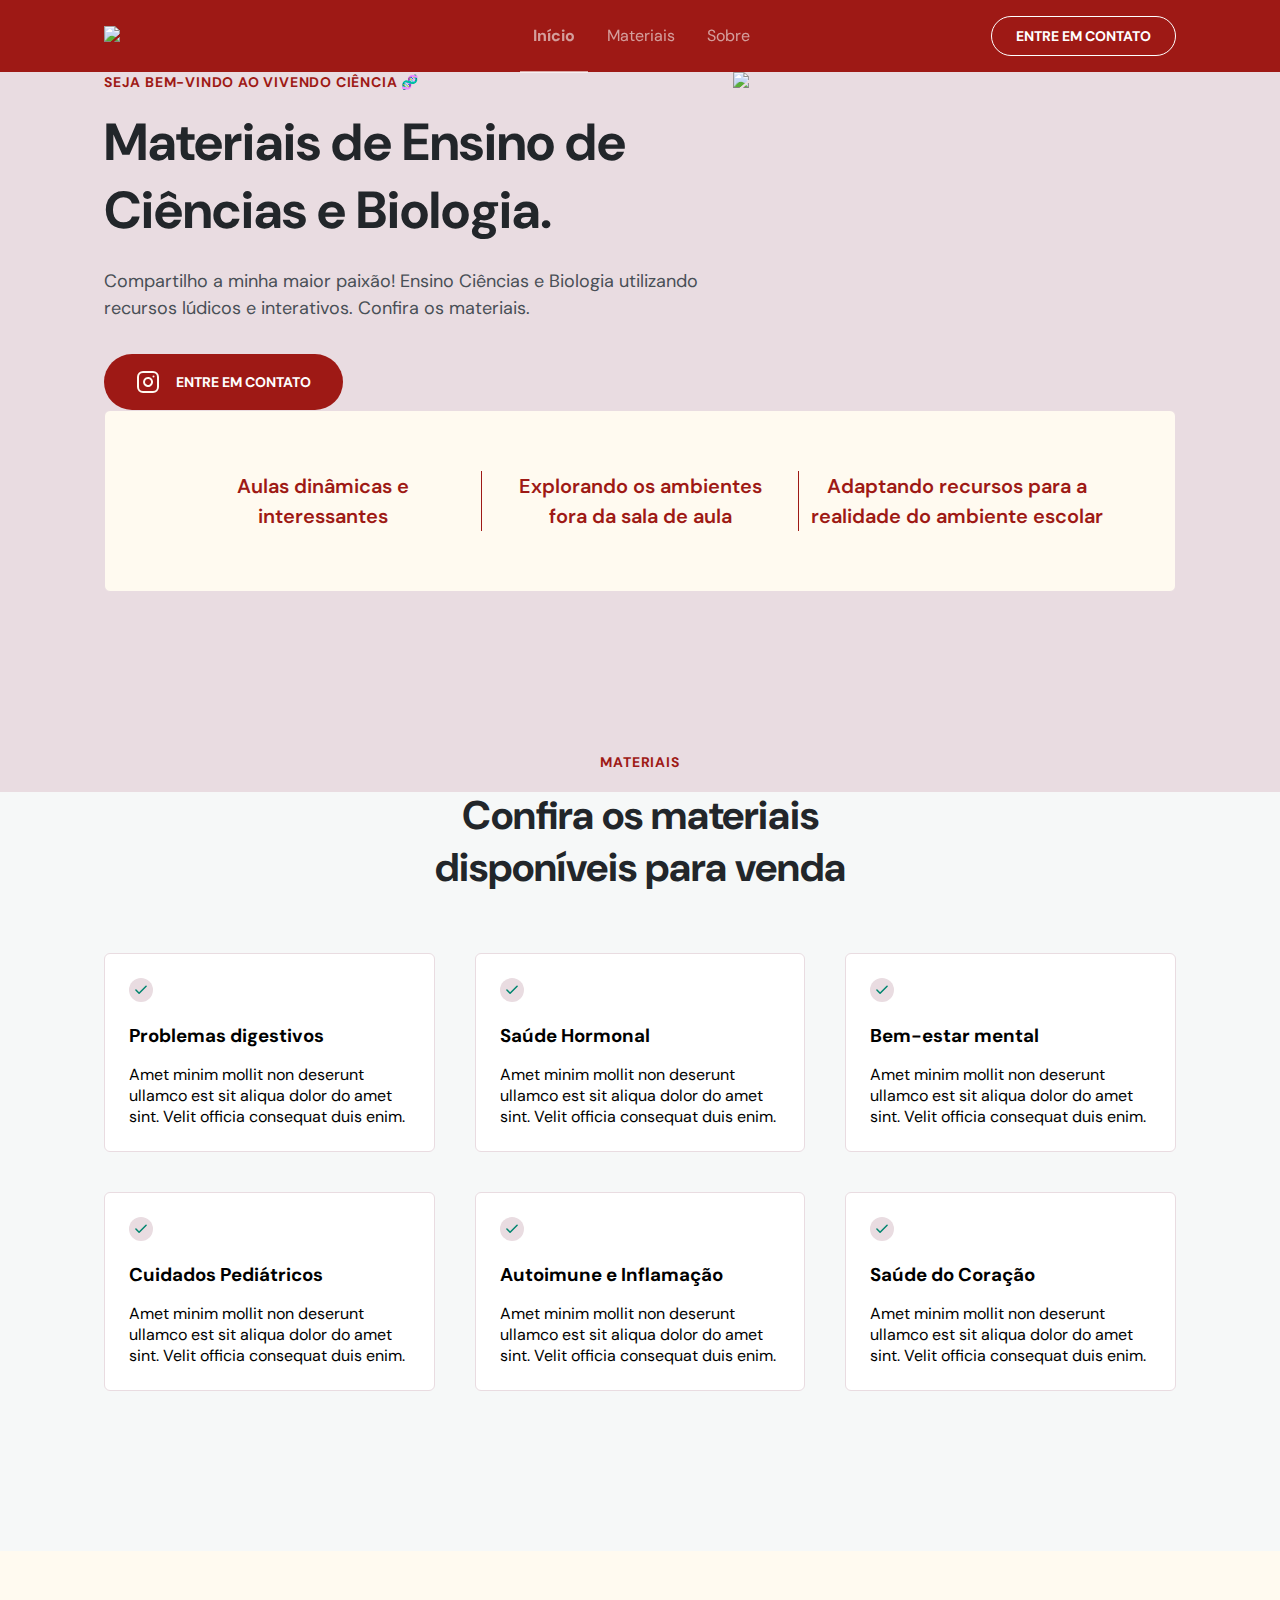
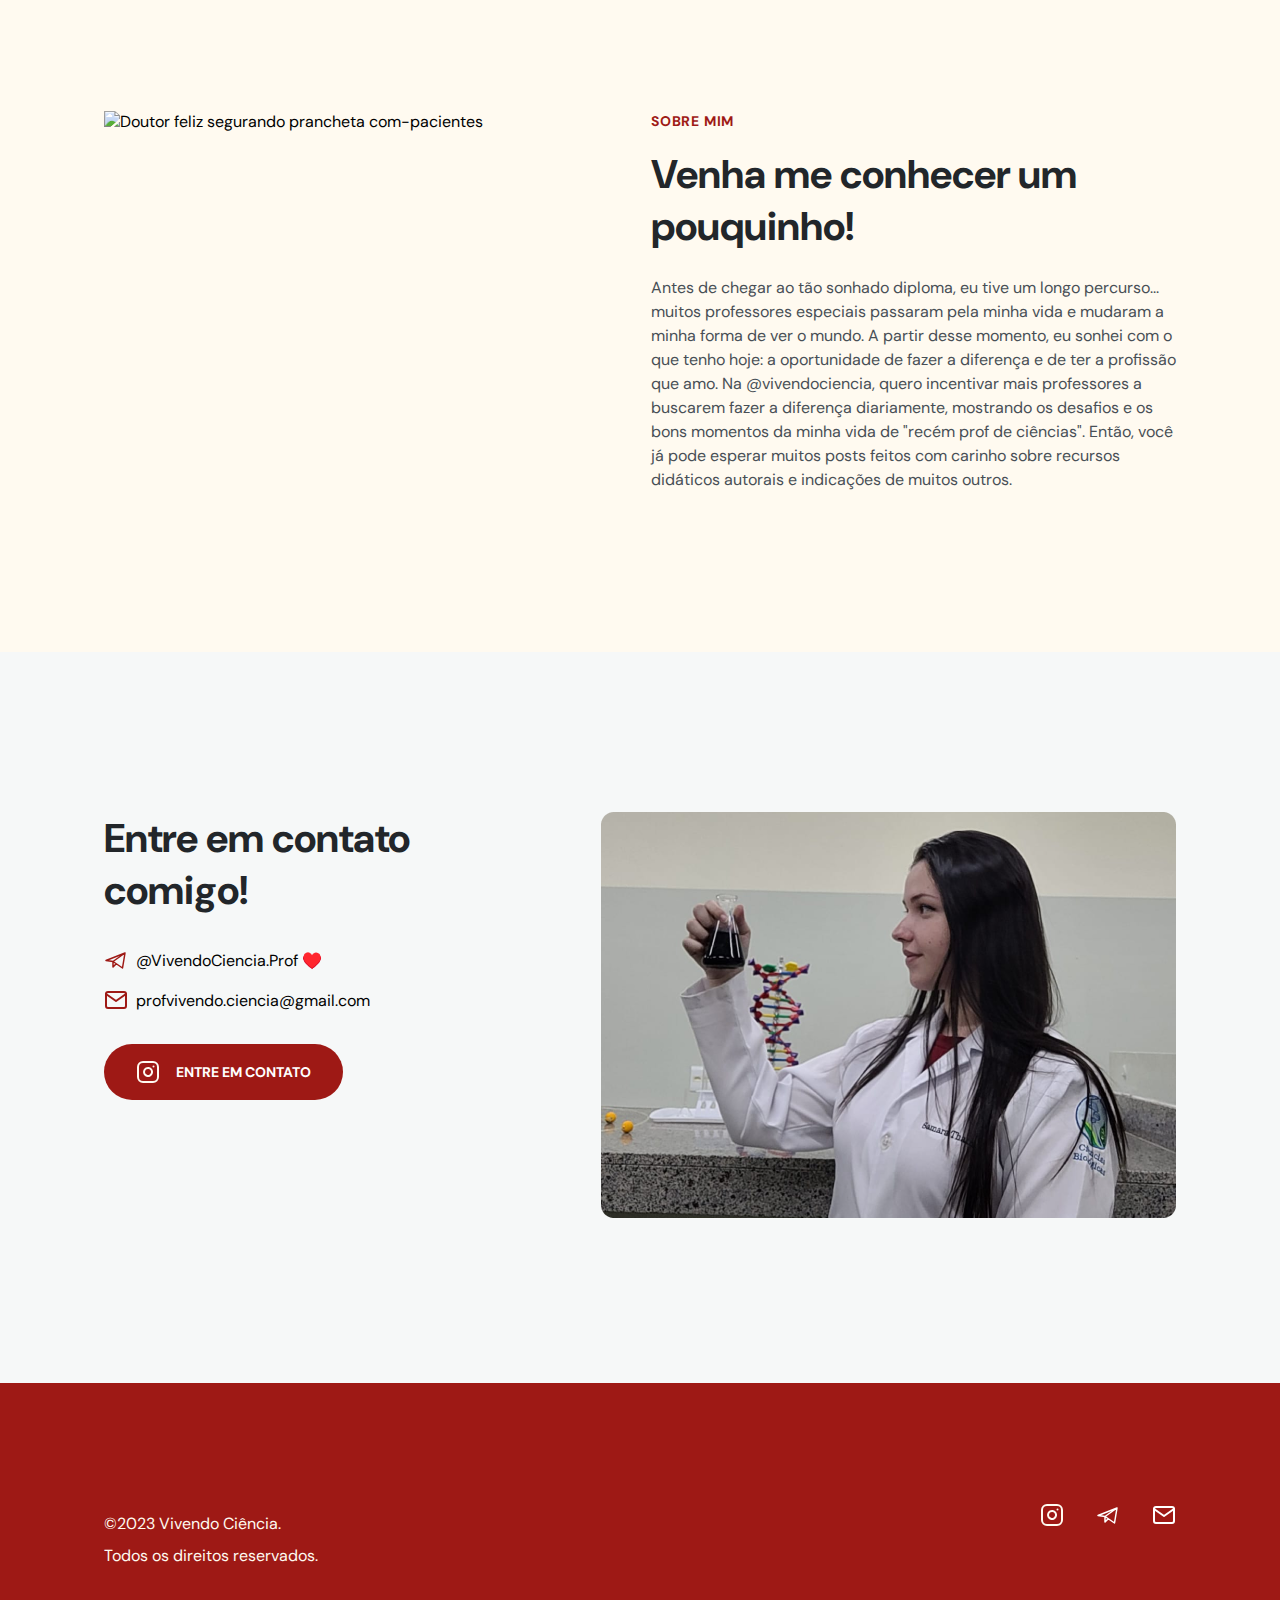
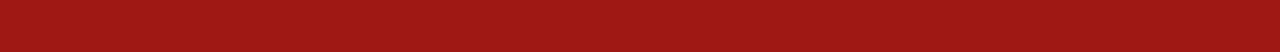
==== index.html @ 30e21f88 "Correção dos links - close menu" ====
<!DOCTYPE html>
<html lang="pt-BR">
    <head>
        <meta charset="UTF-8" />
        <meta http-equiv="X-UA-Compatible" content="IE=edge" />
        <meta name="viewport" content="width=device-width, initial-scale=1.0" />
        <title>Vivendo Ciência</title>

        <link rel="stylesheet" href="./style.css" />
        <link rel="preconnect" href="https://fonts.googleapis.com" />
        <link rel="preconnect" href="https://fonts.gstatic.com" crossorigin />
        <link
            href="https://fonts.googleapis.com/css2?family=DM+Sans:wght@400;700&display=swap"
            rel="stylesheet"
        />

        <link
            rel="shortcut icon"
            href="./assets/favicon.png"
            type="image/x-icon"
        />
    </head>
    <body>
        <nav id="navigation" class="scroll">
            <div class="wraper">
                <a class="logo" onclick="closeMenu()" href="#home">
                    <img src="./assets/logo3.png" id="logo-menu" />
                </a>

                <div class="menu">
                    <ul>
                        <li>
                            <a onclick="closeMenu()" href="#home">Início</a>
                        </li>
                        <li>
                            <a onclick="closeMenu()" href="#services"
                                >Materiais
                            </a>
                        </li>
                        <li>
                            <a onclick="closeMenu()" href="#about">Sobre</a>
                        </li>
                    </ul>

                    <a class="button" onclick="closeMenu()" href="#contact"
                        >Entre em contato</a
                    >

                    <ul class="social-links">
                        <li>
                            <a
                                target="blank"
                                href="https://www.instagram.com/vivendociencia.prof/"
                            >
                                <svg
                                    width="24"
                                    height="24"
                                    viewBox="0 0 24 24"
                                    fill="none"
                                    xmlns="http://www.w3.org/2000/svg"
                                >
                                    <path
                                        d="M17 1.99997H7C4.23858 1.99997 2 4.23855 2 6.99997V17C2 19.7614 4.23858 22 7 22H17C19.7614 22 22 19.7614 22 17V6.99997C22 4.23855 19.7614 1.99997 17 1.99997Z"
                                        stroke="#FFFAF1"
                                        stroke-width="2"
                                        stroke-linecap="round"
                                        stroke-linejoin="round"
                                    />
                                    <path
                                        d="M15.9997 11.3701C16.1231 12.2023 15.981 13.0523 15.5935 13.7991C15.206 14.5459 14.5929 15.1515 13.8413 15.5297C13.0898 15.908 12.2382 16.0397 11.4075 15.906C10.5768 15.7723 9.80947 15.3801 9.21455 14.7852C8.61962 14.1903 8.22744 13.4229 8.09377 12.5923C7.96011 11.7616 8.09177 10.91 8.47003 10.1584C8.84829 9.40691 9.45389 8.7938 10.2007 8.4063C10.9475 8.0188 11.7975 7.87665 12.6297 8.00006C13.4786 8.12594 14.2646 8.52152 14.8714 9.12836C15.4782 9.73521 15.8738 10.5211 15.9997 11.3701Z"
                                        stroke="#FFFAF1"
                                        stroke-width="2"
                                        stroke-linecap="round"
                                        stroke-linejoin="round"
                                    />
                                    <path
                                        d="M17.5 6.49997H17.51"
                                        stroke="#FFFAF1"
                                        stroke-width="2"
                                        stroke-linecap="round"
                                        stroke-linejoin="round"
                                    />
                                </svg>
                            </a>
                        </li>
                        <li>
                            <a
                                target="blank"
                                href="https://t.me/vivendociencia"
                            >
                                <?xml version="1.0" encoding="UTF-8"?><svg
                                    width="24px"
                                    height="24px"
                                    stroke-width="1.5"
                                    viewBox="0 0 24 24"
                                    fill="none"
                                    xmlns="http://www.w3.org/2000/svg"
                                    color="#ffffff"
                                >
                                    <path
                                        d="M21 5L2 12.5l7 1M21 5l-2.5 15L9 13.5M21 5L9 13.5m0 0V19l3.249-3.277"
                                        stroke="#ffffff"
                                        stroke-width="1.5"
                                        stroke-linecap="round"
                                        stroke-linejoin="round"
                                    ></path>
                                </svg>
                            </a>
                        </li>
                        <li>
                            <a
                                target="_blank"
                                href="mailto:profvivendo.ciencia@gmail.com"
                            >
                                <svg
                                    width="24"
                                    height="24"
                                    viewBox="0 0 24 24"
                                    fill="none"
                                    xmlns="http://www.w3.org/2000/svg"
                                >
                                    <path
                                        d="M4 4H20C21.1 4 22 4.9 22 6V18C22 19.1 21.1 20 20 20H4C2.9 20 2 19.1 2 18V6C2 4.9 2.9 4 4 4Z"
                                        stroke="#ffffff"
                                        stroke-width="2"
                                        stroke-linecap="round"
                                        stroke-linejoin="round"
                                    />
                                    <path
                                        d="M22 6L12 13L2 6"
                                        stroke="#ffffff"
                                        stroke-width="2"
                                        stroke-linecap="round"
                                        stroke-linejoin="round"
                                    />
                                </svg>
                            </a>
                        </li>
                    </ul>
                </div>

                <button
                    aria-expanded="false"
                    aria-label="Abrir menu"
                    class="open-menu"
                    onclick="openMenu()"
                >
                    <svg
                        width="40"
                        height="40"
                        viewBox="0 0 40 40"
                        fill="none"
                        xmlns="http://www.w3.org/2000/svg"
                    >
                        <path
                            d="M10 20H30"
                            stroke="#00856F"
                            stroke-width="2"
                            stroke-linecap="round"
                            stroke-linejoin="round"
                        />
                        <path
                            d="M10 12H30"
                            stroke="#00856F"
                            stroke-width="2"
                            stroke-linecap="round"
                            stroke-linejoin="round"
                        />
                        <path
                            d="M18 28L30 28"
                            stroke="#00856F"
                            stroke-width="2"
                            stroke-linecap="round"
                            stroke-linejoin="round"
                        />
                    </svg>
                </button>

                <button
                    aria-expanded="true"
                    aria-label="Fechar menu"
                    class="close-menu"
                    onclick="closeMenu()"
                >
                    <svg
                        width="40"
                        height="40"
                        viewBox="0 0 40 40"
                        fill="none"
                        xmlns="http://www.w3.org/2000/svg"
                    >
                        <path
                            d="M30 10L10 30M10 10L30 30"
                            stroke="#FFFAF1"
                            stroke-width="2"
                            stroke-linecap="round"
                            stroke-linejoin="round"
                        />
                    </svg>
                </button>
            </div>
        </nav>

        <section id="home">
            <div class="wraper">
                <div class="col-a">
                    <header>
                        <h4>SEJA BEM-VINDO AO VIVENDO CIÊNCIA 🧬</h4>
                        <h1>Materiais de Ensino de Ciências e Biologia.</h1>
                    </header>

                    <div class="content">
                        <p>
                            Compartilho a minha maior paixão! Ensino Ciências e
                            Biologia utilizando recursos lúdicos e interativos.
                            Confira os materiais.
                        </p>
                        <a href="#contact" class="button">
                            <svg
                                width="24"
                                height="24"
                                viewBox="0 0 24 24"
                                fill="none"
                                xmlns="http://www.w3.org/2000/svg"
                            >
                                <path
                                    d="M17 1.99997H7C4.23858 1.99997 2 4.23855 2 6.99997V17C2 19.7614 4.23858 22 7 22H17C19.7614 22 22 19.7614 22 17V6.99997C22 4.23855 19.7614 1.99997 17 1.99997Z"
                                    stroke="#FFFAF1"
                                    stroke-width="2"
                                    stroke-linecap="round"
                                    stroke-linejoin="round"
                                />
                                <path
                                    d="M15.9997 11.3701C16.1231 12.2023 15.981 13.0523 15.5935 13.7991C15.206 14.5459 14.5929 15.1515 13.8413 15.5297C13.0898 15.908 12.2382 16.0397 11.4075 15.906C10.5768 15.7723 9.80947 15.3801 9.21455 14.7852C8.61962 14.1903 8.22744 13.4229 8.09377 12.5923C7.96011 11.7616 8.09177 10.91 8.47003 10.1584C8.84829 9.40691 9.45389 8.7938 10.2007 8.4063C10.9475 8.0188 11.7975 7.87665 12.6297 8.00006C13.4786 8.12594 14.2646 8.52152 14.8714 9.12836C15.4782 9.73521 15.8738 10.5211 15.9997 11.3701Z"
                                    stroke="#FFFAF1"
                                    stroke-width="2"
                                    stroke-linecap="round"
                                    stroke-linejoin="round"
                                />
                                <path
                                    d="M17.5 6.49997H17.51"
                                    stroke="#FFFAF1"
                                    stroke-width="2"
                                    stroke-linecap="round"
                                    stroke-linejoin="round"
                                />
                            </svg>
                            Entre em contato
                        </a>
                    </div>
                </div>

                <div class="col-b">
                    <img src="./assets/foto1.png" />
                </div>

                <div class="stats">
                    <div class="stat">
                        <p>
                            Aulas dinâmicas e <br />
                            interessantes
                        </p>
                    </div>
                    <div class="stat">
                        <p>
                            Explorando os ambientes <br />
                            fora da sala de aula
                        </p>
                    </div>
                    <div class="stat">
                        <p>
                            Adaptando recursos para a <br />
                            realidade do ambiente escolar
                        </p>
                    </div>
                </div>
            </div>
        </section>

        <section id="services">
            <div class="wraper">
                <header>
                    <h4>Materiais</h4>
                    <h2>Confira os materiais disponíveis para venda</h2>
                </header>

                <div class="cards">
                    <div class="card">
                        <svg
                            width="24"
                            height="24"
                            viewBox="0 0 24 24"
                            fill="none"
                            xmlns="http://www.w3.org/2000/svg"
                        >
                            <circle cx="12" cy="12" r="12" fill="#DCE9E2" />
                            <path
                                d="M17.091 8.18182L10.091 15.1818L6.90918 12"
                                stroke="#00856F"
                                stroke-width="1.5"
                                stroke-linecap="round"
                                stroke-linejoin="round"
                            />
                        </svg>
                        <h3>Problemas digestivos</h3>
                        <p>
                            Amet minim mollit non deserunt ullamco est sit
                            aliqua dolor do amet sint. Velit officia consequat
                            duis enim.
                        </p>
                    </div>

                    <div class="card">
                        <svg
                            width="24"
                            height="24"
                            viewBox="0 0 24 24"
                            fill="none"
                            xmlns="http://www.w3.org/2000/svg"
                        >
                            <circle cx="12" cy="12" r="12" fill="#DCE9E2" />
                            <path
                                d="M17.091 8.18182L10.091 15.1818L6.90918 12"
                                stroke="#00856F"
                                stroke-width="1.5"
                                stroke-linecap="round"
                                stroke-linejoin="round"
                            />
                        </svg>
                        <h3>Saúde Hormonal</h3>
                        <p>
                            Amet minim mollit non deserunt ullamco est sit
                            aliqua dolor do amet sint. Velit officia consequat
                            duis enim.
                        </p>
                    </div>

                    <div class="card">
                        <svg
                            width="24"
                            height="24"
                            viewBox="0 0 24 24"
                            fill="none"
                            xmlns="http://www.w3.org/2000/svg"
                        >
                            <circle cx="12" cy="12" r="12" fill="#DCE9E2" />
                            <path
                                d="M17.091 8.18182L10.091 15.1818L6.90918 12"
                                stroke="#00856F"
                                stroke-width="1.5"
                                stroke-linecap="round"
                                stroke-linejoin="round"
                            />
                        </svg>
                        <h3>Bem-estar mental</h3>
                        <p>
                            Amet minim mollit non deserunt ullamco est sit
                            aliqua dolor do amet sint. Velit officia consequat
                            duis enim.
                        </p>
                    </div>

                    <div class="card">
                        <svg
                            width="24"
                            height="24"
                            viewBox="0 0 24 24"
                            fill="none"
                            xmlns="http://www.w3.org/2000/svg"
                        >
                            <circle cx="12" cy="12" r="12" fill="#DCE9E2" />
                            <path
                                d="M17.091 8.18182L10.091 15.1818L6.90918 12"
                                stroke="#00856F"
                                stroke-width="1.5"
                                stroke-linecap="round"
                                stroke-linejoin="round"
                            />
                        </svg>
                        <h3>Cuidados Pediátricos</h3>
                        <p>
                            Amet minim mollit non deserunt ullamco est sit
                            aliqua dolor do amet sint. Velit officia consequat
                            duis enim.
                        </p>
                    </div>

                    <div class="card">
                        <svg
                            width="24"
                            height="24"
                            viewBox="0 0 24 24"
                            fill="none"
                            xmlns="http://www.w3.org/2000/svg"
                        >
                            <circle cx="12" cy="12" r="12" fill="#DCE9E2" />
                            <path
                                d="M17.091 8.18182L10.091 15.1818L6.90918 12"
                                stroke="#00856F"
                                stroke-width="1.5"
                                stroke-linecap="round"
                                stroke-linejoin="round"
                            />
                        </svg>
                        <h3>Autoimune e Inflamação</h3>
                        <p>
                            Amet minim mollit non deserunt ullamco est sit
                            aliqua dolor do amet sint. Velit officia consequat
                            duis enim.
                        </p>
                    </div>

                    <div class="card">
                        <svg
                            width="24"
                            height="24"
                            viewBox="0 0 24 24"
                            fill="none"
                            xmlns="http://www.w3.org/2000/svg"
                        >
                            <circle cx="12" cy="12" r="12" fill="#DCE9E2" />
                            <path
                                d="M17.091 8.18182L10.091 15.1818L6.90918 12"
                                stroke="#00856F"
                                stroke-width="1.5"
                                stroke-linecap="round"
                                stroke-linejoin="round"
                            />
                        </svg>
                        <h3>Saúde do Coração</h3>
                        <p>
                            Amet minim mollit non deserunt ullamco est sit
                            aliqua dolor do amet sint. Velit officia consequat
                            duis enim.
                        </p>
                    </div>
                </div>
            </div>
        </section>

        <section id="about">
            <div class="wraper">
                <div class="col-a">
                    <header>
                        <h4>Sobre mim</h4>
                        <h2>Venha me conhecer um pouquinho!</h2>
                    </header>
                    <div class="content">
                        <p>
                            Antes de chegar ao tão sonhado diploma, eu tive um
                            longo percurso... muitos professores especiais
                            passaram pela minha vida e mudaram a minha forma de
                            ver o mundo. A partir desse momento, eu sonhei com o
                            que tenho hoje: a oportunidade de fazer a diferença
                            e de ter a profissão que amo. Na @vivendociencia,
                            quero incentivar mais professores a buscarem fazer a
                            diferença diariamente, mostrando os desafios e os
                            bons momentos da minha vida de "recém prof de
                            ciências". Então, você já pode esperar muitos posts
                            feitos com carinho sobre recursos didáticos autorais
                            e indicações de muitos outros.
                        </p>
                    </div>
                </div>

                <div class="col-b">
                    <img
                        src="./assets/foto2.jpg"
                        alt="Doutor feliz segurando prancheta com-pacientes"
                    />
                </div>
            </div>
        </section>

        <section id="contact">
            <div class="wraper">
                <div class="col-a">
                    <header>
                        <h2>Entre em contato comigo!</h2>
                    </header>

                    <div class="content">
                        <ul>
                            <li>
                                <?xml version="1.0" encoding="UTF-8"?><svg
                                    width="24px"
                                    height="24px"
                                    stroke-width="1.5"
                                    viewBox="0 0 24 24"
                                    fill="none"
                                    xmlns="http://www.w3.org/2000/svg"
                                    color="#000000"
                                >
                                    <path
                                        d="M21 5L2 12.5l7 1M21 5l-2.5 15L9 13.5M21 5L9 13.5m0 0V19l3.249-3.277"
                                        stroke="#000000"
                                        stroke-width="1.5"
                                        stroke-linecap="round"
                                        stroke-linejoin="round"
                                    ></path>
                                </svg>
                                <a
                                    class="linkContato"
                                    target="_blank"
                                    href="https://t.me/vivendociencia"
                                    >@VivendoCiencia.Prof ♥️</a
                                >
                            </li>
                            <li>
                                <svg
                                    width="24"
                                    height="24"
                                    viewBox="0 0 24 24"
                                    fill="none"
                                    xmlns="http://www.w3.org/2000/svg"
                                >
                                    <path
                                        d="M4 4H20C21.1 4 22 4.9 22 6V18C22 19.1 21.1 20 20 20H4C2.9 20 2 19.1 2 18V6C2 4.9 2.9 4 4 4Z"
                                        stroke="#00856F"
                                        stroke-width="2"
                                        stroke-linecap="round"
                                        stroke-linejoin="round"
                                    />
                                    <path
                                        d="M22 6L12 13L2 6"
                                        stroke="#00856F"
                                        stroke-width="2"
                                        stroke-linecap="round"
                                        stroke-linejoin="round"
                                    />
                                </svg>
                                <a
                                    class="linkContato"
                                    target="_blank"
                                    href="mailto:profvivendo.ciencia@gmail.com"
                                    >profvivendo.ciencia@gmail.com</a
                                >
                            </li>
                        </ul>

                        <a
                            class="button"
                            href="https://ig.me/m/vivendociencia.prof"
                            target="_blank"
                        >
                            <svg
                                width="24"
                                height="24"
                                viewBox="0 0 24 24"
                                fill="none"
                                xmlns="http://www.w3.org/2000/svg"
                            >
                                <path
                                    d="M17 1.99997H7C4.23858 1.99997 2 4.23855 2 6.99997V17C2 19.7614 4.23858 22 7 22H17C19.7614 22 22 19.7614 22 17V6.99997C22 4.23855 19.7614 1.99997 17 1.99997Z"
                                    stroke="#FFFAF1"
                                    stroke-width="2"
                                    stroke-linecap="round"
                                    stroke-linejoin="round"
                                />
                                <path
                                    d="M15.9997 11.3701C16.1231 12.2023 15.981 13.0523 15.5935 13.7991C15.206 14.5459 14.5929 15.1515 13.8413 15.5297C13.0898 15.908 12.2382 16.0397 11.4075 15.906C10.5768 15.7723 9.80947 15.3801 9.21455 14.7852C8.61962 14.1903 8.22744 13.4229 8.09377 12.5923C7.96011 11.7616 8.09177 10.91 8.47003 10.1584C8.84829 9.40691 9.45389 8.7938 10.2007 8.4063C10.9475 8.0188 11.7975 7.87665 12.6297 8.00006C13.4786 8.12594 14.2646 8.52152 14.8714 9.12836C15.4782 9.73521 15.8738 10.5211 15.9997 11.3701Z"
                                    stroke="#FFFAF1"
                                    stroke-width="2"
                                    stroke-linecap="round"
                                    stroke-linejoin="round"
                                />
                                <path
                                    d="M17.5 6.49997H17.51"
                                    stroke="#FFFAF1"
                                    stroke-width="2"
                                    stroke-linecap="round"
                                    stroke-linejoin="round"
                                />
                            </svg>
                            Entre em contato
                        </a>
                    </div>
                </div>
                <div class="col-b">
                    <img src="./assets/foto-lab2.png" />
                </div>
            </div>
        </section>

        <footer>
            <div class="wraper">
                <div class="col-a">
                    <a class="logo" onclick="closeMenu()" href="#home">
                        <img src="./assets/logo3.png" alt="" />
                    </a>

                    <p>
                        ©2023 Vivendo Ciência. <br />
                        Todos os direitos reservados.
                    </p>
                </div>

                <div class="col-b">
                    <ul class="social-links">
                        <li>
                            <a
                                target="blank"
                                href="https://www.instagram.com/vivendociencia.prof/"
                            >
                                <svg
                                    width="24"
                                    height="24"
                                    viewBox="0 0 24 24"
                                    fill="none"
                                    xmlns="http://www.w3.org/2000/svg"
                                >
                                    <path
                                        d="M17 1.99997H7C4.23858 1.99997 2 4.23855 2 6.99997V17C2 19.7614 4.23858 22 7 22H17C19.7614 22 22 19.7614 22 17V6.99997C22 4.23855 19.7614 1.99997 17 1.99997Z"
                                        stroke="#FFFAF1"
                                        stroke-width="2"
                                        stroke-linecap="round"
                                        stroke-linejoin="round"
                                    />
                                    <path
                                        d="M15.9997 11.3701C16.1231 12.2023 15.981 13.0523 15.5935 13.7991C15.206 14.5459 14.5929 15.1515 13.8413 15.5297C13.0898 15.908 12.2382 16.0397 11.4075 15.906C10.5768 15.7723 9.80947 15.3801 9.21455 14.7852C8.61962 14.1903 8.22744 13.4229 8.09377 12.5923C7.96011 11.7616 8.09177 10.91 8.47003 10.1584C8.84829 9.40691 9.45389 8.7938 10.2007 8.4063C10.9475 8.0188 11.7975 7.87665 12.6297 8.00006C13.4786 8.12594 14.2646 8.52152 14.8714 9.12836C15.4782 9.73521 15.8738 10.5211 15.9997 11.3701Z"
                                        stroke="#FFFAF1"
                                        stroke-width="2"
                                        stroke-linecap="round"
                                        stroke-linejoin="round"
                                    />
                                    <path
                                        d="M17.5 6.49997H17.51"
                                        stroke="#FFFAF1"
                                        stroke-width="2"
                                        stroke-linecap="round"
                                        stroke-linejoin="round"
                                    />
                                </svg>
                            </a>
                        </li>
                        <li>
                            <a
                                target="blank"
                                href="https://t.me/vivendociencia"
                            >
                                <?xml version="1.0" encoding="UTF-8"?><svg
                                    width="24px"
                                    height="24px"
                                    stroke-width="1.5"
                                    viewBox="0 0 24 24"
                                    fill="none"
                                    xmlns="http://www.w3.org/2000/svg"
                                    color="#ffffff"
                                >
                                    <path
                                        d="M21 5L2 12.5l7 1M21 5l-2.5 15L9 13.5M21 5L9 13.5m0 0V19l3.249-3.277"
                                        stroke="#ffffff"
                                        stroke-width="1.5"
                                        stroke-linecap="round"
                                        stroke-linejoin="round"
                                    ></path>
                                </svg>
                            </a>
                        </li>
                        <li>
                            <a
                                target="_blank"
                                href="mailto:profvivendo.ciencia@gmail.com"
                            >
                                <svg
                                    width="24"
                                    height="24"
                                    viewBox="0 0 24 24"
                                    fill="none"
                                    xmlns="http://www.w3.org/2000/svg"
                                >
                                    <path
                                        d="M4 4H20C21.1 4 22 4.9 22 6V18C22 19.1 21.1 20 20 20H4C2.9 20 2 19.1 2 18V6C2 4.9 2.9 4 4 4Z"
                                        stroke="#ffffff"
                                        stroke-width="2"
                                        stroke-linecap="round"
                                        stroke-linejoin="round"
                                    />
                                    <path
                                        d="M22 6L12 13L2 6"
                                        stroke="#ffffff"
                                        stroke-width="2"
                                        stroke-linecap="round"
                                        stroke-linejoin="round"
                                    />
                                </svg>
                            </a>
                        </li>
                    </ul>
                </div>
            </div>
        </footer>

        <a id="backToTopButton" href="#home">
            <svg
                width="40"
                height="40"
                viewBox="0 0 40 40"
                fill="none"
                xmlns="http://www.w3.org/2000/svg"
            >
                <circle cx="20" cy="20" r="20" fill="#00856F" />
                <path
                    d="M20 27V13"
                    stroke="white"
                    stroke-width="2"
                    stroke-linecap="round"
                    stroke-linejoin="round"
                />
                <path
                    d="M13 20L20 13L27 20"
                    stroke="white"
                    stroke-width="2"
                    stroke-linecap="round"
                    stroke-linejoin="round"
                />
            </svg>
        </a>

        <!-- ScrollReavel Lib -->
        <script src="https://unpkg.com/scrollreveal"></script>
        <script src="./main.js"></script>
    </body>
</html>
---- style.css ----
/* -------------- GERAL -------------- */
* {
    margin: 0;
    padding: 0;
    box-sizing: border-box;
}

:root {
    --hue: 2;

    --primary-color: hsl(var(--hue), 77%, 35%);
    --headline: hsl(210, 11%, 15%);
    --gray-paragraph: hsla(210, 9%, 31%);

    --brand-beige: hsl(39, 100%, 97%);
    --brand-light: hsl(calc(var(--hue) - 22), 23%, 89%);
    --brand-light-2: hsl(calc(var(--hue) + 10), 12%, 97%);
    --brand-dark: hsl(var(--hue), 100%, 14%, 1);

    --bg-light: hsl(180, 14%, 97%);

    font-size: 62.5%; /* 1rem = 10px */

    --nav-height: 7.2rem;
}

html {
    scroll-behavior: smooth;
}

html,
body {
    width: 100%;
    height: 100%;
}

body {
    font-family: 'DM Sans';
    font-size: 1.6rem;

    text-align: center;

    overflow: overlay;

    background-color: var(--bg-light);
}

.wraper {
    width: min(50rem, 100%);
    margin-inline: auto;
    padding-inline: 2.4rem;
}

ul {
    list-style: none;
}

img:not(#logo-menu) {
    max-width: 100%;
}

#logo-menu {
    width: 80%;
}

section {
    padding-block: 10rem;
}

section header h4 {
    font-size: 1.4rem;
    font-weight: 700;
    line-height: 150%;
    letter-spacing: 0.08rem;
    color: var(--primary-color);

    text-transform: uppercase;

    margin-bottom: 1.6rem;
}

section header h2 {
    font-size: 3rem;
    line-height: 3.9rem;

    color: var(--headline);
}

section header h1 {
    font-size: 3.4rem;
    color: var(--headline);
    line-height: 130%;
    margin-bottom: 2.4rem;
}

section .content p {
    font-weight: 400;
    font-size: 1.6rem;
    line-height: 150%;

    color: var(--gray-paragraph);
}

.button {
    background: var(--primary-color);
    border: none;
    border-radius: 4rem;

    margin-bottom: 6rem;

    padding: 1.6rem 3.2rem;
    width: fit-content;

    color: #ffffff;
    text-transform: uppercase;
    font-size: 1.4rem;
    font-weight: 700;

    display: flex;
    align-items: center;
    justify-content: center;
    gap: 1.6rem;

    text-decoration: none;

    transition: background 200ms;
}

.button:hover {
    background-color: var(--brand-dark);
}

.social-links {
    display: flex;
    align-items: center;
    justify-content: center;
    gap: 3.2rem;
}

/* custom colors */
#services .card circle {
    fill: var(--brand-light);
}

#navigation .logo path[fill*='#00856F'],
#backToTopButton circle {
    fill: var(--primary-color);
}

button.open-menu path[stroke*='#00856F'],
#contact li path {
    stroke: var(--primary-color);
}

body.menu-expanded #navigation .logo path,
#navigation.scroll .logo path {
    fill: white;
}

#navigation.scroll button.open-menu path[stroke*='#00856F'] {
    stroke: white;
}

/* -------------- NAVIGATION -------------- */
nav {
    display: flex;

    height: var(--nav-height);

    position: fixed;
    top: 0;
    width: 100vw;

    z-index: 100;
}

nav .wraper {
    display: flex;
    align-items: center;
    justify-content: space-between;
}

nav.scroll {
    background-color: var(--primary-color);
}

nav button {
    background: none;
    border: none;
    cursor: pointer;
}

nav .menu,
nav .close-menu {
    position: fixed;
}

/* -------------- MENU EXPANDED -------------- */
body.menu-expanded {
    overflow: hidden;
}

/* Aplicar para todos, exceto o nav */
body.menu-expanded > :not(nav) {
    visibility: hidden;
}

.menu,
.close-menu,
body.menu-expanded .open-menu {
    opacity: 0;
    visibility: hidden;
}

.menu {
    transform: translateY(100%);
}

body.menu-expanded .menu {
    top: 0;
    left: 0;
    background-color: var(--primary-color);

    width: 100vw;
    height: 100vh;

    padding-top: var(--nav-height);

    transition: transform 300ms;

    transform: translateY(0);
}

body.menu-expanded .menu,
body.menu-expanded .close-menu {
    opacity: 1;
    visibility: visible;
}

/* Aplica somente para o primeiro filho */
.menu ul:nth-child(1) {
    display: flex;
    flex-direction: column;
    gap: 4.8rem;

    margin-top: 6rem;

    font-weight: 700;
    font-size: 2.4rem;
    line-height: 3.1rem;
}

.menu ul li a {
    color: white;
    text-decoration: none;
}

.menu .button {
    background: white;
    border-radius: 4rem;
    font-weight: 700;
    font-size: 1.8rem;
    line-height: 2.3rem;
    text-transform: uppercase;
    text-decoration: none;

    color: var(--primary-color);

    display: inline-block;
    padding: 1.6rem 3.2rem;

    margin-top: 4.8rem;
    margin-bottom: 8rem;
}

.menu .button:hover {
    background-color: var(--primary-color);
    color: white;

    filter: brightness(1.1);
    cursor: pointer;
}

body.menu-expanded .logo,
body.menu-expanded button {
    position: relative;
    z-index: 100;
}

body.menu-expanded .logo path {
    fill: white;
}

body.menu-expanded button path {
    stroke: white;
}

/* -------------- HOME -------------- */

#home {
    padding-block: 0;
    padding-top: calc(4.1rem + var(--nav-height));
}

#home::before {
    /* Construir uma tag html pelo css */
    /*antes do conteúdo do header - poderia ser criado no html, essa é uma opção*/
    content: '';
    width: 100%;
    height: calc(76% + var(--nav-height));
    background-color: var(--brand-light);
    display: block;

    position: absolute;
    top: 0;
    left: 0;
    z-index: -1;
}

#home .button {
    margin-inline: auto;
}

#home p {
    font-size: 1.8rem;
    line-height: 150%;
    color: var(--gray-paragraph);
    margin-bottom: 3.2rem;
}

#home img {
    width: 26.4rem;
    display: block;
    margin-inline: auto;
    object-position: 0 2rem; /*Posicionamento da imagem: valor1 mexe na linha, valor2 na coluna*/
}

#home .stats {
    width: 100%;
    padding-block: 4rem; /* padding-block = top e botton | padding-inline = left e right */
    margin-inline: auto; /* referente às propriedades dos eixos x e y */

    background-color: var(--brand-beige);
    border: 1px solid var(--brand-light);
    border-radius: 0.6rem;

    display: flex;
    flex-direction: column;
    justify-content: center;
    gap: 6rem;
}

#home .stat h3 {
    font-size: 4.8rem;
    color: var(--headline);
    line-height: 130%;

    margin-bottom: 0.4rem;
}

#home .stat p {
    margin: 0;
    color: var(--primary-color);
    line-height: 150%;
    font-size: 2rem;
    font-weight: 600;
}

/* -------------- SERVICES -------------- */
#services header h2 {
    margin-bottom: 6rem;
}

#services .cards {
    display: flex;
    flex-direction: column;
    gap: 3.2rem;
}

#services .card {
    padding: 2.4rem;
    text-align: left;

    background: white;

    border: 1px solid var(--brand-light);
    border-radius: 0.6rem;
}

#services .card h3 {
    margin-block: 1.6rem;
}

/* -------------- ABOUT -------------- */
#about {
    text-align: left;
    background-color: var(--brand-beige);
}
#about h2 {
    margin-bottom: 2.4rem;
}
#about .content p {
    margin-top: 2.4rem;
    margin-bottom: 6rem;
}

/* -------------- CONTACT -------------- */
#contact {
    text-align: left;
}

#contact header {
    margin-bottom: 3.2rem;
}

#contact ul {
    display: flex;
    flex-direction: column;
    gap: 1.6rem;
    margin-bottom: 3.2rem;
}

#contact ul li {
    display: flex;
    align-items: center;
    gap: 0.8rem;
}

/* -------------- FOOTER -------------- */
footer {
    background-color: var(--primary-color);
    padding-block: 6rem;

    text-align: left;

    color: white;
}
/* Display inline n�o aceita margin, width, height */
footer .logo {
    display: inline-block;
    margin-bottom: 2.4rem;
}

footer .logo svg {
    width: 23.6rem;
    height: 3.1rem;
}

footer .logo path {
    fill: white;
}

footer p {
    color: var(--brand-beige);
    line-height: 2;

    margin-bottom: 3.2rem;
}

footer .social-links {
    justify-content: flex-start;
}

/* -------------- BACK TO TOP -------------- */
#backToTopButton {
    position: fixed;
    bottom: 1rem;
    right: 2.5rem;

    opacity: 0;
    visibility: hidden;

    transform: translateY(100%);
    transition: 200ms;
}

#backToTopButton.show {
    opacity: 1;
    visibility: visible;
    transform: translateY(0);
}

.linkContato {
    text-decoration: none;
    color: #000000;
}
.linkContato:hover {
    cursor: pointer;
    text-decoration: underline;
}

/* -------------- RESPONSIVO -------------- */
@media (min-width: 1024px) {
    /* GERAL */

    body {
        overflow: auto;
    }

    .wraper {
        width: min(112rem, 100%);
        display: grid;
    }

    .col-a {
        grid-area: A;
    }

    .col-b {
        grid-area: B;
    }

    section {
        padding-block: 16rem;
    }

    section header h2 {
        font-size: 4rem;
        line-height: 5.2rem;
    }

    /* reset - resetando os itens */
    nav#navigation .wraper * {
        margin: 0;
        padding: 0;
        visibility: initial;
        display: initial;
        opacity: initial;
        flex-direction: initial;
        position: initial;
        font-size: initial;
        font-weight: initial;
        transform: initial;
        color: initial;
        background-color: initial;
        filter: initial;
    }

    /* NAVIGATION */
    nav#navigation .close-menu,
    nav#navigation .open-menu,
    nav#navigation .social-links {
        display: none;
    }

    nav#navigation .menu {
        display: flex;
        align-items: center;
        justify-content: space-between;
        width: 60%;
    }

    nav#navigation .menu ul:nth-child(1) {
        display: flex;
        gap: 3.2rem;
    }

    nav#navigation .menu ul li a {
        line-height: 2.1rem;

        color: var(--primary-color);
        opacity: 0.7;
    }

    nav#navigation .menu a.button {
        display: flex;
        flex-direction: row;
        justify-content: center;
        align-items: center;
        padding: 1rem 2.4rem;
        color: var(--primary-color);

        border: 1px solid var(--primary-color);
        border-radius: 4rem;

        font-weight: 700;
        font-size: 1.4rem;
        line-height: 1.8rem;
        text-transform: uppercase;
    }

    nav#navigation .menu a.button:hover {
        background-color: var(--primary-color);
        border: none;
        color: white;
    }

    nav#navigation.scroll .menu ul li a {
        color: var(--brand-light-2);
        opacity: 0.6;
    }

    nav#navigation.scroll .menu a.button {
        border-color: white;
        color: white;
    }

    nav#navigation .menu li a {
        transition: opacity 0.4s;
    }

    nav#navigation .menu li a.active,
    nav#navigation .menu li a:hover {
        opacity: 1;
        font-weight: 700;
    }

    nav#navigation .menu li a::after {
        content: '';
        width: 0%;
        height: 2px;
        background-color: var(--primary-color);

        position: relative;
        bottom: -2rem;
        left: -1.3rem;

        display: block;

        transition: width 0.2s;
    }

    nav#navigation.scroll .menu li a::after {
        background-color: white;
    }

    nav#navigation .menu li a.active::after,
    nav#navigation .menu li a:hover::after {
        width: 100%;
        padding-inline: 1.3rem;
    }

    nav#navigation.scroll .menu li a:hover {
        opacity: 1;
    }

    nav#navigation.scroll .menu a.button:hover {
        background-color: var(--primary-color);
        filter: brightness(1.2);
        border: none;
    }

    /* HOME */
    #home::before {
        height: calc(96% - var(--nav-height));
    }

    #home {
        padding-top: var(--nav-height);
    }

    #home .wraper {
        grid-template-columns: 60.5rem 1fr;
        grid-template-areas:
            'A B'
            'C C';
    }

    #home .col-a {
        text-align: left;
        /* Alinha os conteúdos da coluna A ao centro: */
        align-self: center;
    }

    #home h1 {
        font-size: 5.2rem;
    }

    #home .content p {
        font-size: 1.8rem;
    }

    #home .stats {
        grid-area: C;

        flex-direction: row;
        padding: 6rem;
        gap: 0;
    }

    /* Pegando o stat que tem um stat anterior */
    #home .stats .stat + .stat {
        border-left: 1px solid var(--primary-color);
    }

    #home .stats .stat {
        /* Preenchendo por igual, de acordo com a caixa m�e */
        flex: 1;
    }

    #home .button {
        margin: 0;
    }

    #home img {
        width: 42rem;
    }

    /* SERVICES */
    #services h2 {
        width: 50rem;
        margin-inline: auto;
    }

    #services .cards {
        flex-direction: row;
        flex-wrap: wrap;
        gap: 4rem;
    }

    #services .card {
        width: 30%;
        /* aumenta o card o suficiente para preencher o espaço restante */
        flex-grow: 1;
    }

    /* ABOUT */
    #about .wraper {
        grid-template-columns: 48rem 1fr;
        grid-template-areas: 'B A';
        gap: 6.7rem;
    }

    #about .col-a {
        align-self: center;
    }

    #about .content p {
        margin-bottom: 0;
    }

    /* CONTACT */

    #contact .wraper {
        grid-template-areas: 'A B';
        grid-template-columns: 1fr 57.5rem;
    }

    #contact h2 {
        width: 40.4rem;
    }

    /* FOOTER */
    footer {
        padding-block: 8rem;
    }

    footer .wraper {
        grid-template-columns: 1fr 1fr;
        grid-template-areas: 'A B';
    }

    footer p {
        margin-bottom: 0;
    }

    footer .col-a {
        /* Alinha ele mesmo ao centro*/
        align-self: center;
    }

    footer .col-b {
        align-self: center;
        justify-self: flex-end;
    }
}
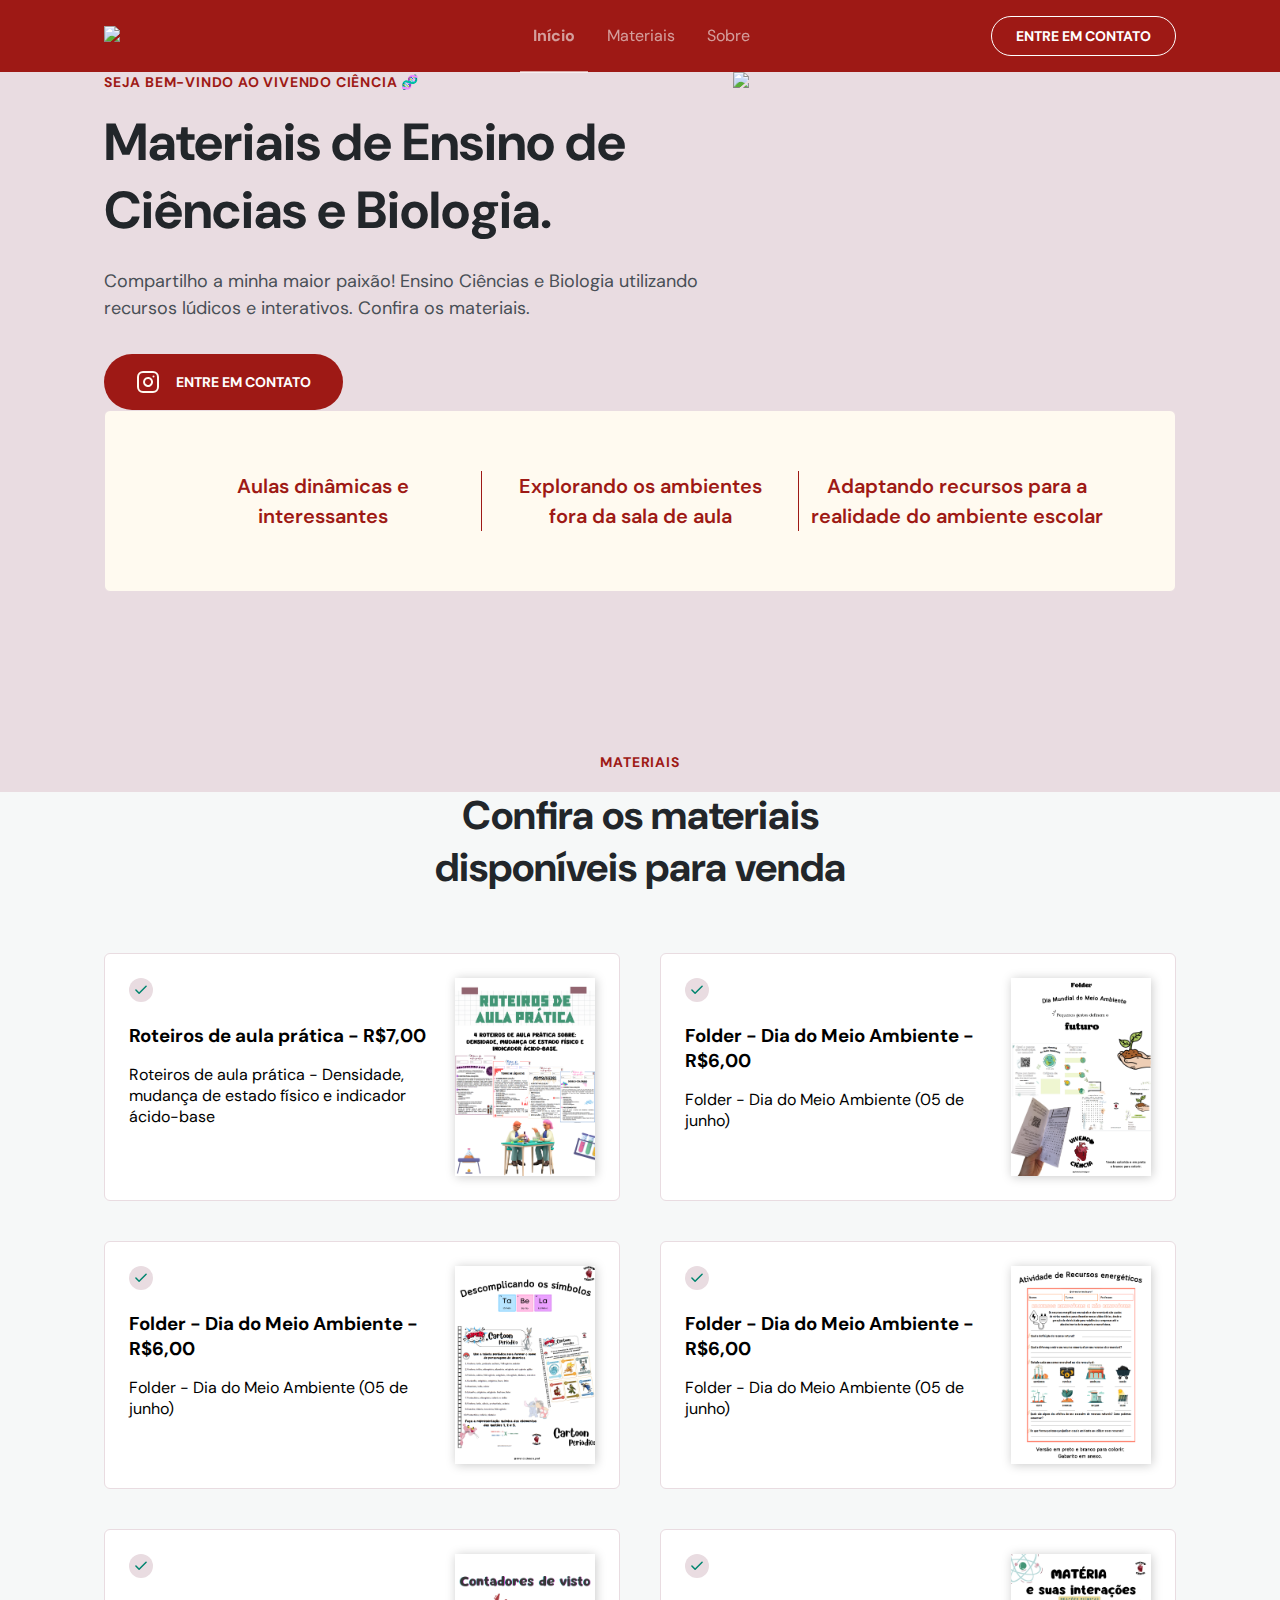
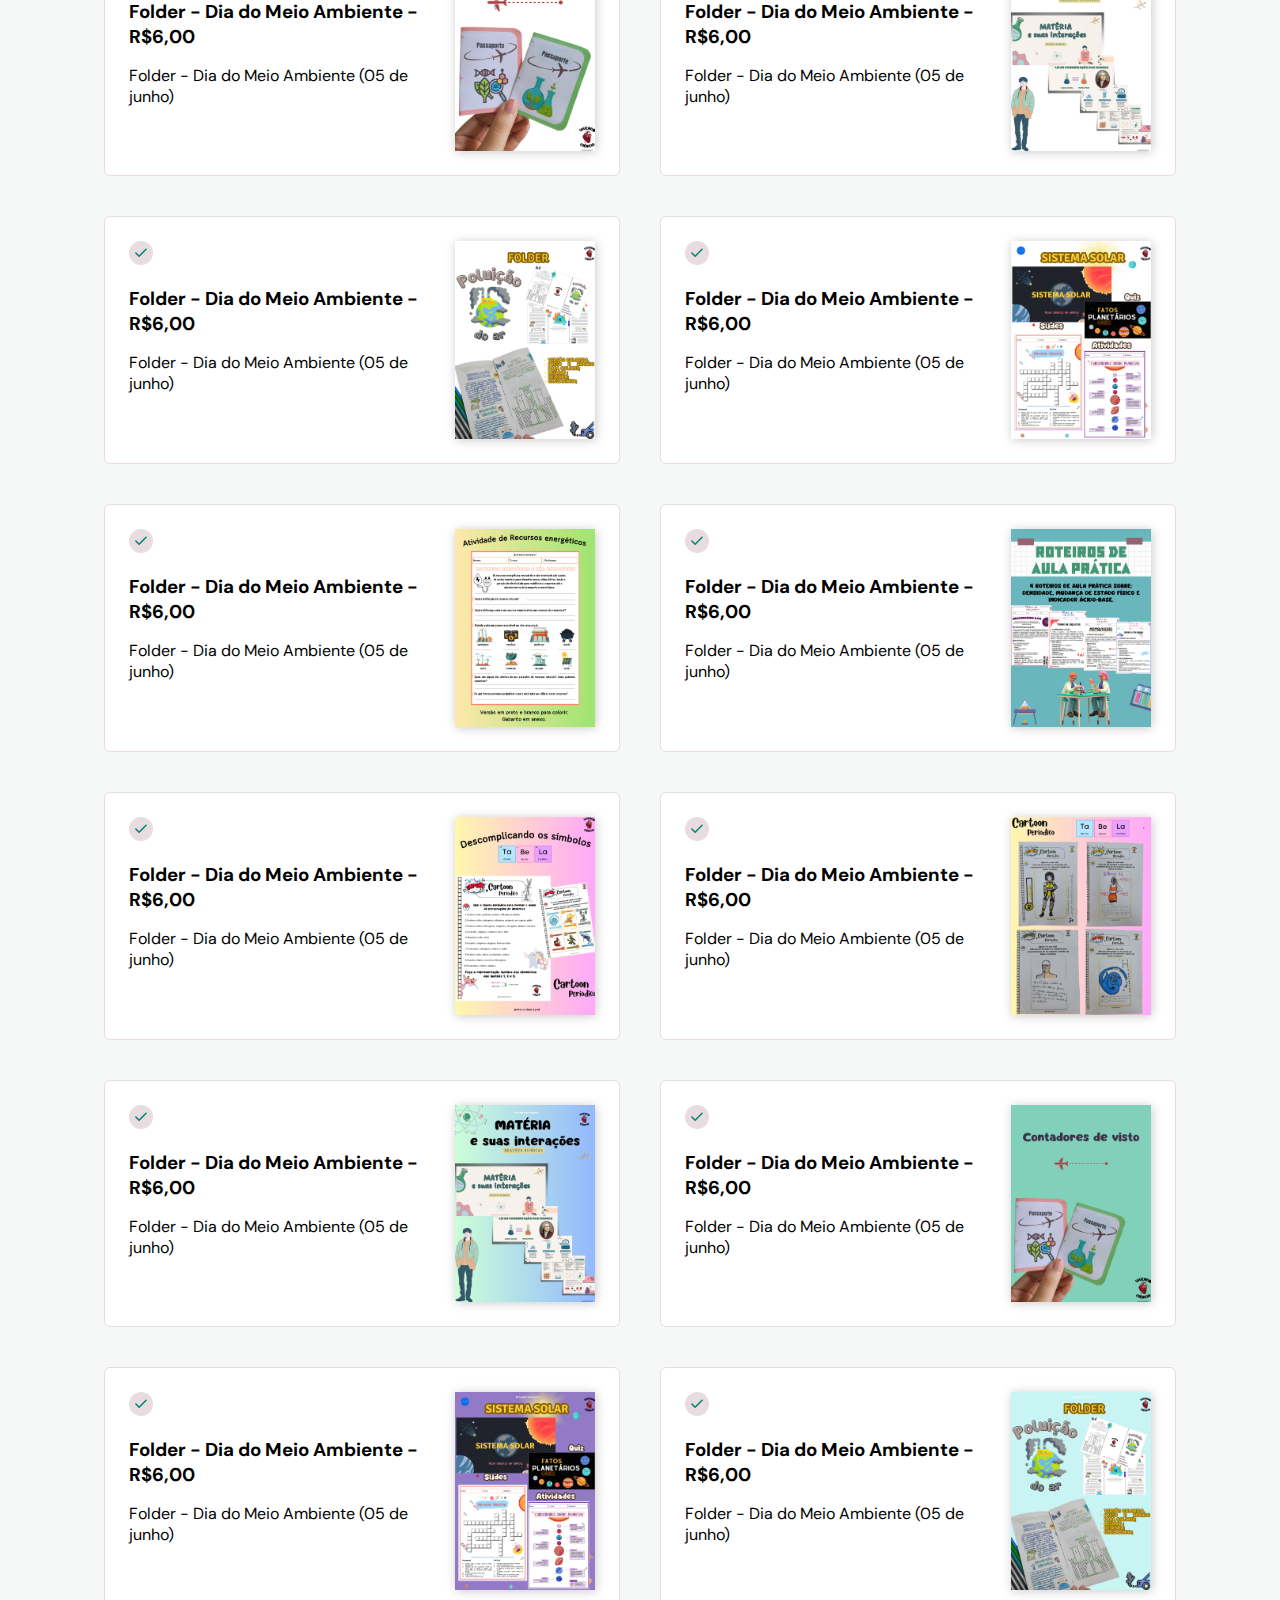
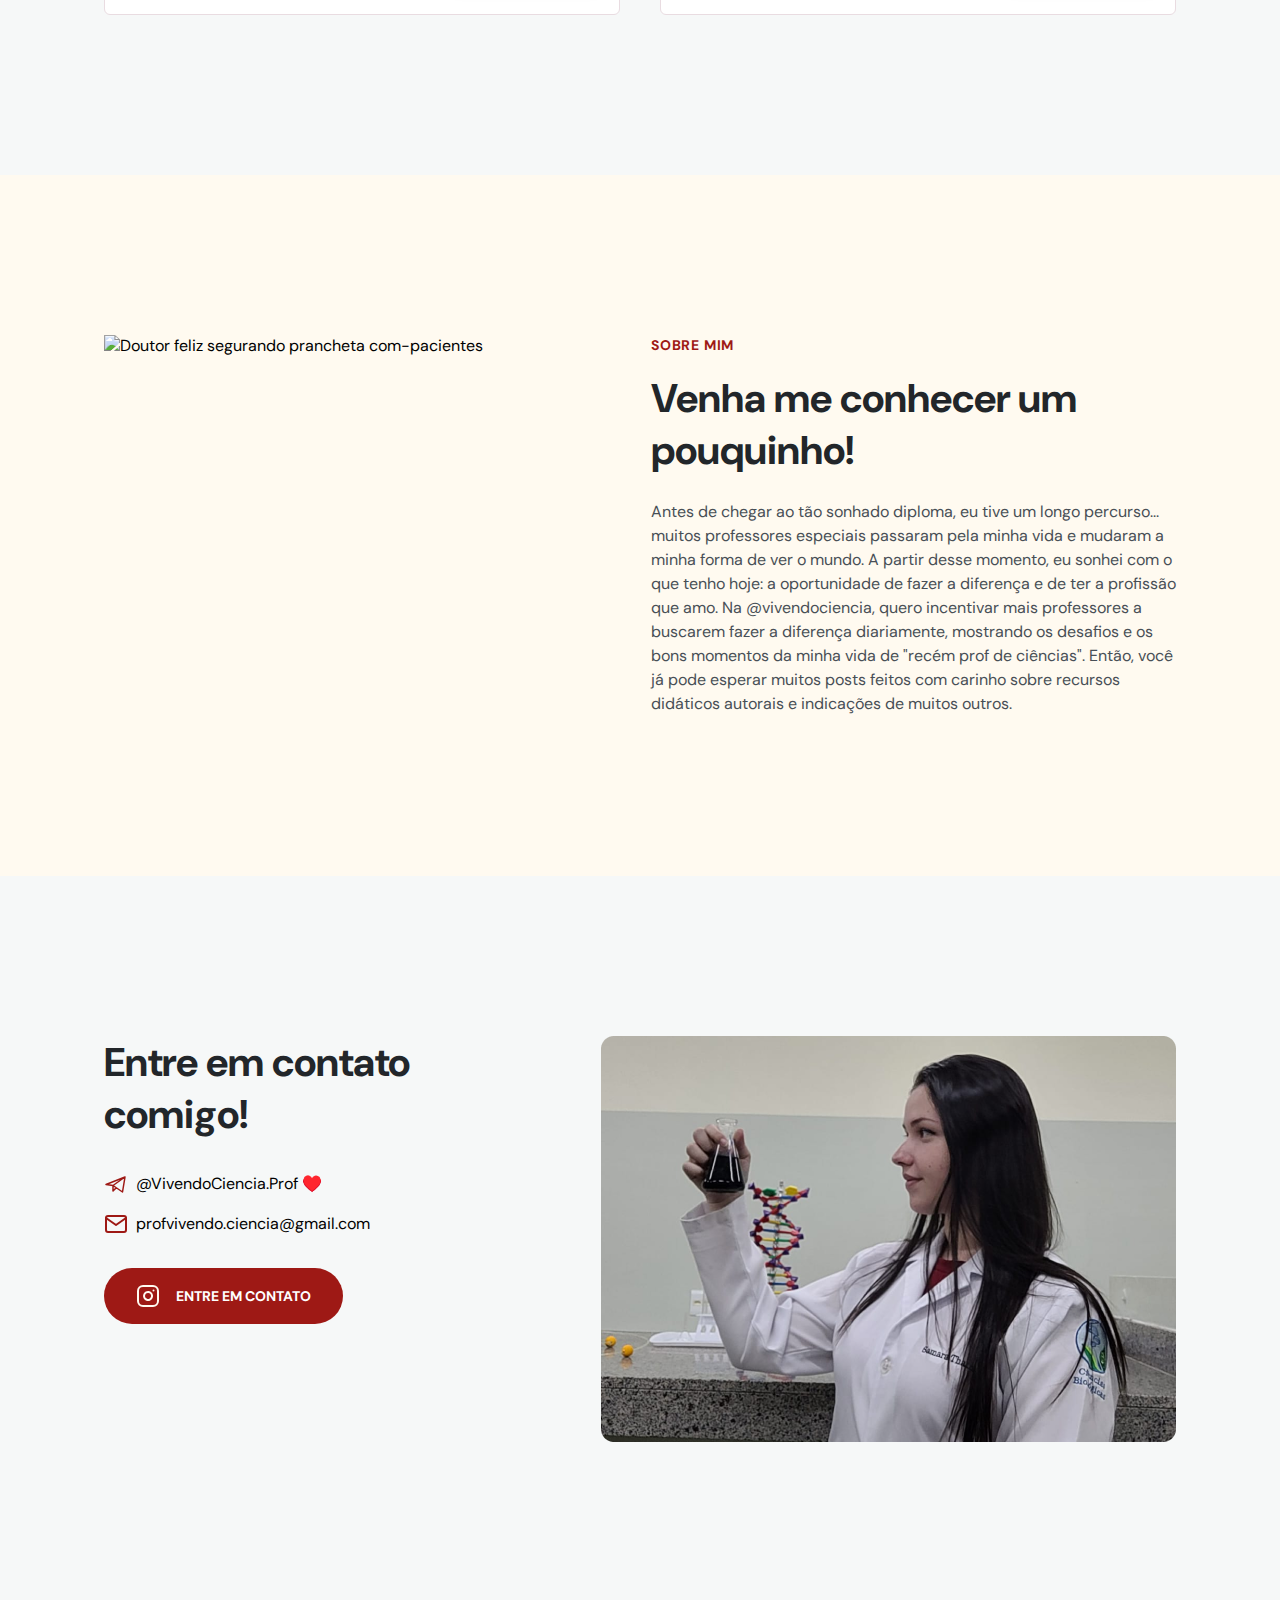
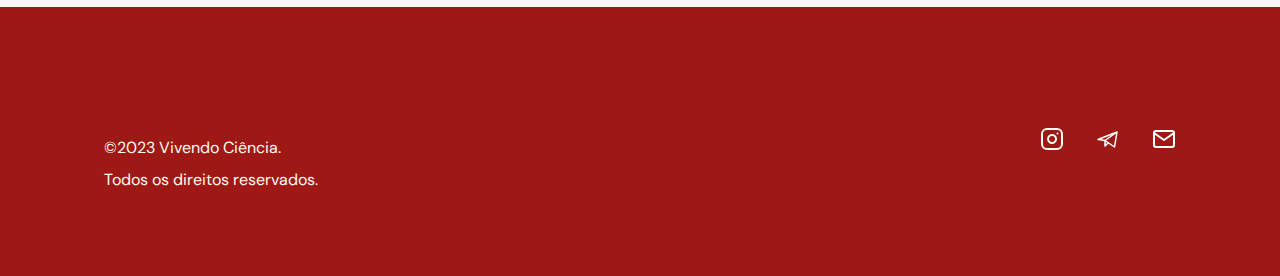
==== commit 498177c8: "materiais" ====
--- a/index.html
+++ b/index.html
@@ -286,153 +286,375 @@
 
                 <div class="cards">
                     <div class="card">
-                        <svg
-                            width="24"
-                            height="24"
-                            viewBox="0 0 24 24"
-                            fill="none"
-                            xmlns="http://www.w3.org/2000/svg"
-                        >
-                            <circle cx="12" cy="12" r="12" fill="#DCE9E2" />
-                            <path
-                                d="M17.091 8.18182L10.091 15.1818L6.90918 12"
-                                stroke="#00856F"
-                                stroke-width="1.5"
-                                stroke-linecap="round"
-                                stroke-linejoin="round"
-                            />
-                        </svg>
-                        <h3>Problemas digestivos</h3>
-                        <p>
-                            Amet minim mollit non deserunt ullamco est sit
-                            aliqua dolor do amet sint. Velit officia consequat
-                            duis enim.
-                        </p>
-                    </div>
-
-                    <div class="card">
-                        <svg
-                            width="24"
-                            height="24"
-                            viewBox="0 0 24 24"
-                            fill="none"
-                            xmlns="http://www.w3.org/2000/svg"
-                        >
-                            <circle cx="12" cy="12" r="12" fill="#DCE9E2" />
-                            <path
-                                d="M17.091 8.18182L10.091 15.1818L6.90918 12"
-                                stroke="#00856F"
-                                stroke-width="1.5"
-                                stroke-linecap="round"
-                                stroke-linejoin="round"
-                            />
-                        </svg>
-                        <h3>Saúde Hormonal</h3>
-                        <p>
-                            Amet minim mollit non deserunt ullamco est sit
-                            aliqua dolor do amet sint. Velit officia consequat
-                            duis enim.
-                        </p>
-                    </div>
-
-                    <div class="card">
-                        <svg
-                            width="24"
-                            height="24"
-                            viewBox="0 0 24 24"
-                            fill="none"
-                            xmlns="http://www.w3.org/2000/svg"
-                        >
-                            <circle cx="12" cy="12" r="12" fill="#DCE9E2" />
-                            <path
-                                d="M17.091 8.18182L10.091 15.1818L6.90918 12"
-                                stroke="#00856F"
-                                stroke-width="1.5"
-                                stroke-linecap="round"
-                                stroke-linejoin="round"
-                            />
-                        </svg>
-                        <h3>Bem-estar mental</h3>
-                        <p>
-                            Amet minim mollit non deserunt ullamco est sit
-                            aliqua dolor do amet sint. Velit officia consequat
-                            duis enim.
-                        </p>
-                    </div>
-
-                    <div class="card">
-                        <svg
-                            width="24"
-                            height="24"
-                            viewBox="0 0 24 24"
-                            fill="none"
-                            xmlns="http://www.w3.org/2000/svg"
-                        >
-                            <circle cx="12" cy="12" r="12" fill="#DCE9E2" />
-                            <path
-                                d="M17.091 8.18182L10.091 15.1818L6.90918 12"
-                                stroke="#00856F"
-                                stroke-width="1.5"
-                                stroke-linecap="round"
-                                stroke-linejoin="round"
-                            />
-                        </svg>
-                        <h3>Cuidados Pediátricos</h3>
-                        <p>
-                            Amet minim mollit non deserunt ullamco est sit
-                            aliqua dolor do amet sint. Velit officia consequat
-                            duis enim.
-                        </p>
-                    </div>
-
-                    <div class="card">
-                        <svg
-                            width="24"
-                            height="24"
-                            viewBox="0 0 24 24"
-                            fill="none"
-                            xmlns="http://www.w3.org/2000/svg"
-                        >
-                            <circle cx="12" cy="12" r="12" fill="#DCE9E2" />
-                            <path
-                                d="M17.091 8.18182L10.091 15.1818L6.90918 12"
-                                stroke="#00856F"
-                                stroke-width="1.5"
-                                stroke-linecap="round"
-                                stroke-linejoin="round"
-                            />
-                        </svg>
-                        <h3>Autoimune e Inflamação</h3>
-                        <p>
-                            Amet minim mollit non deserunt ullamco est sit
-                            aliqua dolor do amet sint. Velit officia consequat
-                            duis enim.
-                        </p>
-                    </div>
-
-                    <div class="card">
-                        <svg
-                            width="24"
-                            height="24"
-                            viewBox="0 0 24 24"
-                            fill="none"
-                            xmlns="http://www.w3.org/2000/svg"
-                        >
-                            <circle cx="12" cy="12" r="12" fill="#DCE9E2" />
-                            <path
-                                d="M17.091 8.18182L10.091 15.1818L6.90918 12"
-                                stroke="#00856F"
-                                stroke-width="1.5"
-                                stroke-linecap="round"
-                                stroke-linejoin="round"
-                            />
-                        </svg>
-                        <h3>Saúde do Coração</h3>
-                        <p>
-                            Amet minim mollit non deserunt ullamco est sit
-                            aliqua dolor do amet sint. Velit officia consequat
-                            duis enim.
-                        </p>
+                        <div class="text-card">
+                            <svg
+                                width="24"
+                                height="24"
+                                viewBox="0 0 24 24"
+                                fill="none"
+                                xmlns="http://www.w3.org/2000/svg"
+                            >
+                                <circle cx="12" cy="12" r="12" fill="#DCE9E2" />
+                                <path
+                                    d="M17.091 8.18182L10.091 15.1818L6.90918 12"
+                                    stroke="#00856F"
+                                    stroke-width="1.5"
+                                    stroke-linecap="round"
+                                    stroke-linejoin="round"
+                                />
+                            </svg>
+                            <h3>Roteiros de aula prática - R$7,00</h3>
+                            <p>
+                                Roteiros de aula prática - Densidade, mudança de
+                                estado físico e indicador ácido-base
+                            </p>
+                        </div>
+                        <img src="./atividades/1.png" alt="" />
+                    </div>
+                    <div class="card">
+                        <div class="text-card">
+                            <svg
+                                width="24"
+                                height="24"
+                                viewBox="0 0 24 24"
+                                fill="none"
+                                xmlns="http://www.w3.org/2000/svg"
+                            >
+                                <circle cx="12" cy="12" r="12" fill="#DCE9E2" />
+                                <path
+                                    d="M17.091 8.18182L10.091 15.1818L6.90918 12"
+                                    stroke="#00856F"
+                                    stroke-width="1.5"
+                                    stroke-linecap="round"
+                                    stroke-linejoin="round"
+                                />
+                            </svg>
+                            <h3>Folder - Dia do Meio Ambiente - R$6,00</h3>
+                            <p>Folder - Dia do Meio Ambiente (05 de junho)</p>
+                        </div>
+                        <img src="./atividades/2.png" alt="" />
+                    </div>
+                    <div class="card">
+                        <div class="text-card">
+                            <svg
+                                width="24"
+                                height="24"
+                                viewBox="0 0 24 24"
+                                fill="none"
+                                xmlns="http://www.w3.org/2000/svg"
+                            >
+                                <circle cx="12" cy="12" r="12" fill="#DCE9E2" />
+                                <path
+                                    d="M17.091 8.18182L10.091 15.1818L6.90918 12"
+                                    stroke="#00856F"
+                                    stroke-width="1.5"
+                                    stroke-linecap="round"
+                                    stroke-linejoin="round"
+                                />
+                            </svg>
+                            <h3>Folder - Dia do Meio Ambiente - R$6,00</h3>
+                            <p>Folder - Dia do Meio Ambiente (05 de junho)</p>
+                        </div>
+                        <img src="./atividades/3.png" alt="" />
+                    </div>
+                    <div class="card">
+                        <div class="text-card">
+                            <svg
+                                width="24"
+                                height="24"
+                                viewBox="0 0 24 24"
+                                fill="none"
+                                xmlns="http://www.w3.org/2000/svg"
+                            >
+                                <circle cx="12" cy="12" r="12" fill="#DCE9E2" />
+                                <path
+                                    d="M17.091 8.18182L10.091 15.1818L6.90918 12"
+                                    stroke="#00856F"
+                                    stroke-width="1.5"
+                                    stroke-linecap="round"
+                                    stroke-linejoin="round"
+                                />
+                            </svg>
+                            <h3>Folder - Dia do Meio Ambiente - R$6,00</h3>
+                            <p>Folder - Dia do Meio Ambiente (05 de junho)</p>
+                        </div>
+                        <img src="./atividades/4.png" alt="" />
+                    </div>
+                    <div class="card">
+                        <div class="text-card">
+                            <svg
+                                width="24"
+                                height="24"
+                                viewBox="0 0 24 24"
+                                fill="none"
+                                xmlns="http://www.w3.org/2000/svg"
+                            >
+                                <circle cx="12" cy="12" r="12" fill="#DCE9E2" />
+                                <path
+                                    d="M17.091 8.18182L10.091 15.1818L6.90918 12"
+                                    stroke="#00856F"
+                                    stroke-width="1.5"
+                                    stroke-linecap="round"
+                                    stroke-linejoin="round"
+                                />
+                            </svg>
+                            <h3>Folder - Dia do Meio Ambiente - R$6,00</h3>
+                            <p>Folder - Dia do Meio Ambiente (05 de junho)</p>
+                        </div>
+                        <img src="./atividades/5.png" alt="" />
+                    </div>
+                    <div class="card">
+                        <div class="text-card">
+                            <svg
+                                width="24"
+                                height="24"
+                                viewBox="0 0 24 24"
+                                fill="none"
+                                xmlns="http://www.w3.org/2000/svg"
+                            >
+                                <circle cx="12" cy="12" r="12" fill="#DCE9E2" />
+                                <path
+                                    d="M17.091 8.18182L10.091 15.1818L6.90918 12"
+                                    stroke="#00856F"
+                                    stroke-width="1.5"
+                                    stroke-linecap="round"
+                                    stroke-linejoin="round"
+                                />
+                            </svg>
+                            <h3>Folder - Dia do Meio Ambiente - R$6,00</h3>
+                            <p>Folder - Dia do Meio Ambiente (05 de junho)</p>
+                        </div>
+                        <img src="./atividades/6.png" alt="" />
+                    </div>
+                    <div class="card">
+                        <div class="text-card">
+                            <svg
+                                width="24"
+                                height="24"
+                                viewBox="0 0 24 24"
+                                fill="none"
+                                xmlns="http://www.w3.org/2000/svg"
+                            >
+                                <circle cx="12" cy="12" r="12" fill="#DCE9E2" />
+                                <path
+                                    d="M17.091 8.18182L10.091 15.1818L6.90918 12"
+                                    stroke="#00856F"
+                                    stroke-width="1.5"
+                                    stroke-linecap="round"
+                                    stroke-linejoin="round"
+                                />
+                            </svg>
+                            <h3>Folder - Dia do Meio Ambiente - R$6,00</h3>
+                            <p>Folder - Dia do Meio Ambiente (05 de junho)</p>
+                        </div>
+                        <img src="./atividades/7.png" alt="" />
+                    </div>
+                    <div class="card">
+                        <div class="text-card">
+                            <svg
+                                width="24"
+                                height="24"
+                                viewBox="0 0 24 24"
+                                fill="none"
+                                xmlns="http://www.w3.org/2000/svg"
+                            >
+                                <circle cx="12" cy="12" r="12" fill="#DCE9E2" />
+                                <path
+                                    d="M17.091 8.18182L10.091 15.1818L6.90918 12"
+                                    stroke="#00856F"
+                                    stroke-width="1.5"
+                                    stroke-linecap="round"
+                                    stroke-linejoin="round"
+                                />
+                            </svg>
+                            <h3>Folder - Dia do Meio Ambiente - R$6,00</h3>
+                            <p>Folder - Dia do Meio Ambiente (05 de junho)</p>
+                        </div>
+                        <img src="./atividades/8.png" alt="" />
+                    </div>
+                    <div class="card">
+                        <div class="text-card">
+                            <svg
+                                width="24"
+                                height="24"
+                                viewBox="0 0 24 24"
+                                fill="none"
+                                xmlns="http://www.w3.org/2000/svg"
+                            >
+                                <circle cx="12" cy="12" r="12" fill="#DCE9E2" />
+                                <path
+                                    d="M17.091 8.18182L10.091 15.1818L6.90918 12"
+                                    stroke="#00856F"
+                                    stroke-width="1.5"
+                                    stroke-linecap="round"
+                                    stroke-linejoin="round"
+                                />
+                            </svg>
+                            <h3>Folder - Dia do Meio Ambiente - R$6,00</h3>
+                            <p>Folder - Dia do Meio Ambiente (05 de junho)</p>
+                        </div>
+                        <img src="./atividades/9.png" alt="" />
+                    </div>
+                    <div class="card">
+                        <div class="text-card">
+                            <svg
+                                width="24"
+                                height="24"
+                                viewBox="0 0 24 24"
+                                fill="none"
+                                xmlns="http://www.w3.org/2000/svg"
+                            >
+                                <circle cx="12" cy="12" r="12" fill="#DCE9E2" />
+                                <path
+                                    d="M17.091 8.18182L10.091 15.1818L6.90918 12"
+                                    stroke="#00856F"
+                                    stroke-width="1.5"
+                                    stroke-linecap="round"
+                                    stroke-linejoin="round"
+                                />
+                            </svg>
+                            <h3>Folder - Dia do Meio Ambiente - R$6,00</h3>
+                            <p>Folder - Dia do Meio Ambiente (05 de junho)</p>
+                        </div>
+                        <img src="./atividades/10.png" alt="" />
+                    </div>
+                    <div class="card">
+                        <div class="text-card">
+                            <svg
+                                width="24"
+                                height="24"
+                                viewBox="0 0 24 24"
+                                fill="none"
+                                xmlns="http://www.w3.org/2000/svg"
+                            >
+                                <circle cx="12" cy="12" r="12" fill="#DCE9E2" />
+                                <path
+                                    d="M17.091 8.18182L10.091 15.1818L6.90918 12"
+                                    stroke="#00856F"
+                                    stroke-width="1.5"
+                                    stroke-linecap="round"
+                                    stroke-linejoin="round"
+                                />
+                            </svg>
+                            <h3>Folder - Dia do Meio Ambiente - R$6,00</h3>
+                            <p>Folder - Dia do Meio Ambiente (05 de junho)</p>
+                        </div>
+                        <img src="./atividades/11.png" alt="" />
+                    </div>
+                    <div class="card">
+                        <div class="text-card">
+                            <svg
+                                width="24"
+                                height="24"
+                                viewBox="0 0 24 24"
+                                fill="none"
+                                xmlns="http://www.w3.org/2000/svg"
+                            >
+                                <circle cx="12" cy="12" r="12" fill="#DCE9E2" />
+                                <path
+                                    d="M17.091 8.18182L10.091 15.1818L6.90918 12"
+                                    stroke="#00856F"
+                                    stroke-width="1.5"
+                                    stroke-linecap="round"
+                                    stroke-linejoin="round"
+                                />
+                            </svg>
+                            <h3>Folder - Dia do Meio Ambiente - R$6,00</h3>
+                            <p>Folder - Dia do Meio Ambiente (05 de junho)</p>
+                        </div>
+                        <img src="./atividades/12.png" alt="" />
+                    </div>
+                    <div class="card">
+                        <div class="text-card">
+                            <svg
+                                width="24"
+                                height="24"
+                                viewBox="0 0 24 24"
+                                fill="none"
+                                xmlns="http://www.w3.org/2000/svg"
+                            >
+                                <circle cx="12" cy="12" r="12" fill="#DCE9E2" />
+                                <path
+                                    d="M17.091 8.18182L10.091 15.1818L6.90918 12"
+                                    stroke="#00856F"
+                                    stroke-width="1.5"
+                                    stroke-linecap="round"
+                                    stroke-linejoin="round"
+                                />
+                            </svg>
+                            <h3>Folder - Dia do Meio Ambiente - R$6,00</h3>
+                            <p>Folder - Dia do Meio Ambiente (05 de junho)</p>
+                        </div>
+                        <img src="./atividades/13.png" alt="" />
+                    </div>
+                    <div class="card">
+                        <div class="text-card">
+                            <svg
+                                width="24"
+                                height="24"
+                                viewBox="0 0 24 24"
+                                fill="none"
+                                xmlns="http://www.w3.org/2000/svg"
+                            >
+                                <circle cx="12" cy="12" r="12" fill="#DCE9E2" />
+                                <path
+                                    d="M17.091 8.18182L10.091 15.1818L6.90918 12"
+                                    stroke="#00856F"
+                                    stroke-width="1.5"
+                                    stroke-linecap="round"
+                                    stroke-linejoin="round"
+                                />
+                            </svg>
+                            <h3>Folder - Dia do Meio Ambiente - R$6,00</h3>
+                            <p>Folder - Dia do Meio Ambiente (05 de junho)</p>
+                        </div>
+                        <img src="./atividades/14.png" alt="" />
+                    </div>
+                    <div class="card">
+                        <div class="text-card">
+                            <svg
+                                width="24"
+                                height="24"
+                                viewBox="0 0 24 24"
+                                fill="none"
+                                xmlns="http://www.w3.org/2000/svg"
+                            >
+                                <circle cx="12" cy="12" r="12" fill="#DCE9E2" />
+                                <path
+                                    d="M17.091 8.18182L10.091 15.1818L6.90918 12"
+                                    stroke="#00856F"
+                                    stroke-width="1.5"
+                                    stroke-linecap="round"
+                                    stroke-linejoin="round"
+                                />
+                            </svg>
+                            <h3>Folder - Dia do Meio Ambiente - R$6,00</h3>
+                            <p>Folder - Dia do Meio Ambiente (05 de junho)</p>
+                        </div>
+                        <img src="./atividades/15.png" alt="" />
+                    </div>
+                    <div class="card">
+                        <div class="text-card">
+                            <svg
+                                width="24"
+                                height="24"
+                                viewBox="0 0 24 24"
+                                fill="none"
+                                xmlns="http://www.w3.org/2000/svg"
+                            >
+                                <circle cx="12" cy="12" r="12" fill="#DCE9E2" />
+                                <path
+                                    d="M17.091 8.18182L10.091 15.1818L6.90918 12"
+                                    stroke="#00856F"
+                                    stroke-width="1.5"
+                                    stroke-linecap="round"
+                                    stroke-linejoin="round"
+                                />
+                            </svg>
+                            <h3>Folder - Dia do Meio Ambiente - R$6,00</h3>
+                            <p>Folder - Dia do Meio Ambiente (05 de junho)</p>
+                        </div>
+                        <img src="./atividades/16.png" alt="" />
                     </div>
                 </div>
             </div>
--- a/style.css
+++ b/style.css
@@ -708,10 +708,20 @@
         gap: 4rem;
     }
 
+    #services .card img {
+        width: 30%;
+        box-shadow: 1px 1px 10px #cacaca;
+    }
+
     #services .card {
-        width: 30%;
+        width: 40%;
+        display: flex;
         /* aumenta o card o suficiente para preencher o espaço restante */
         flex-grow: 1;
+    }
+
+    #services .text-card {
+        display: block;
     }
 
     /* ABOUT */
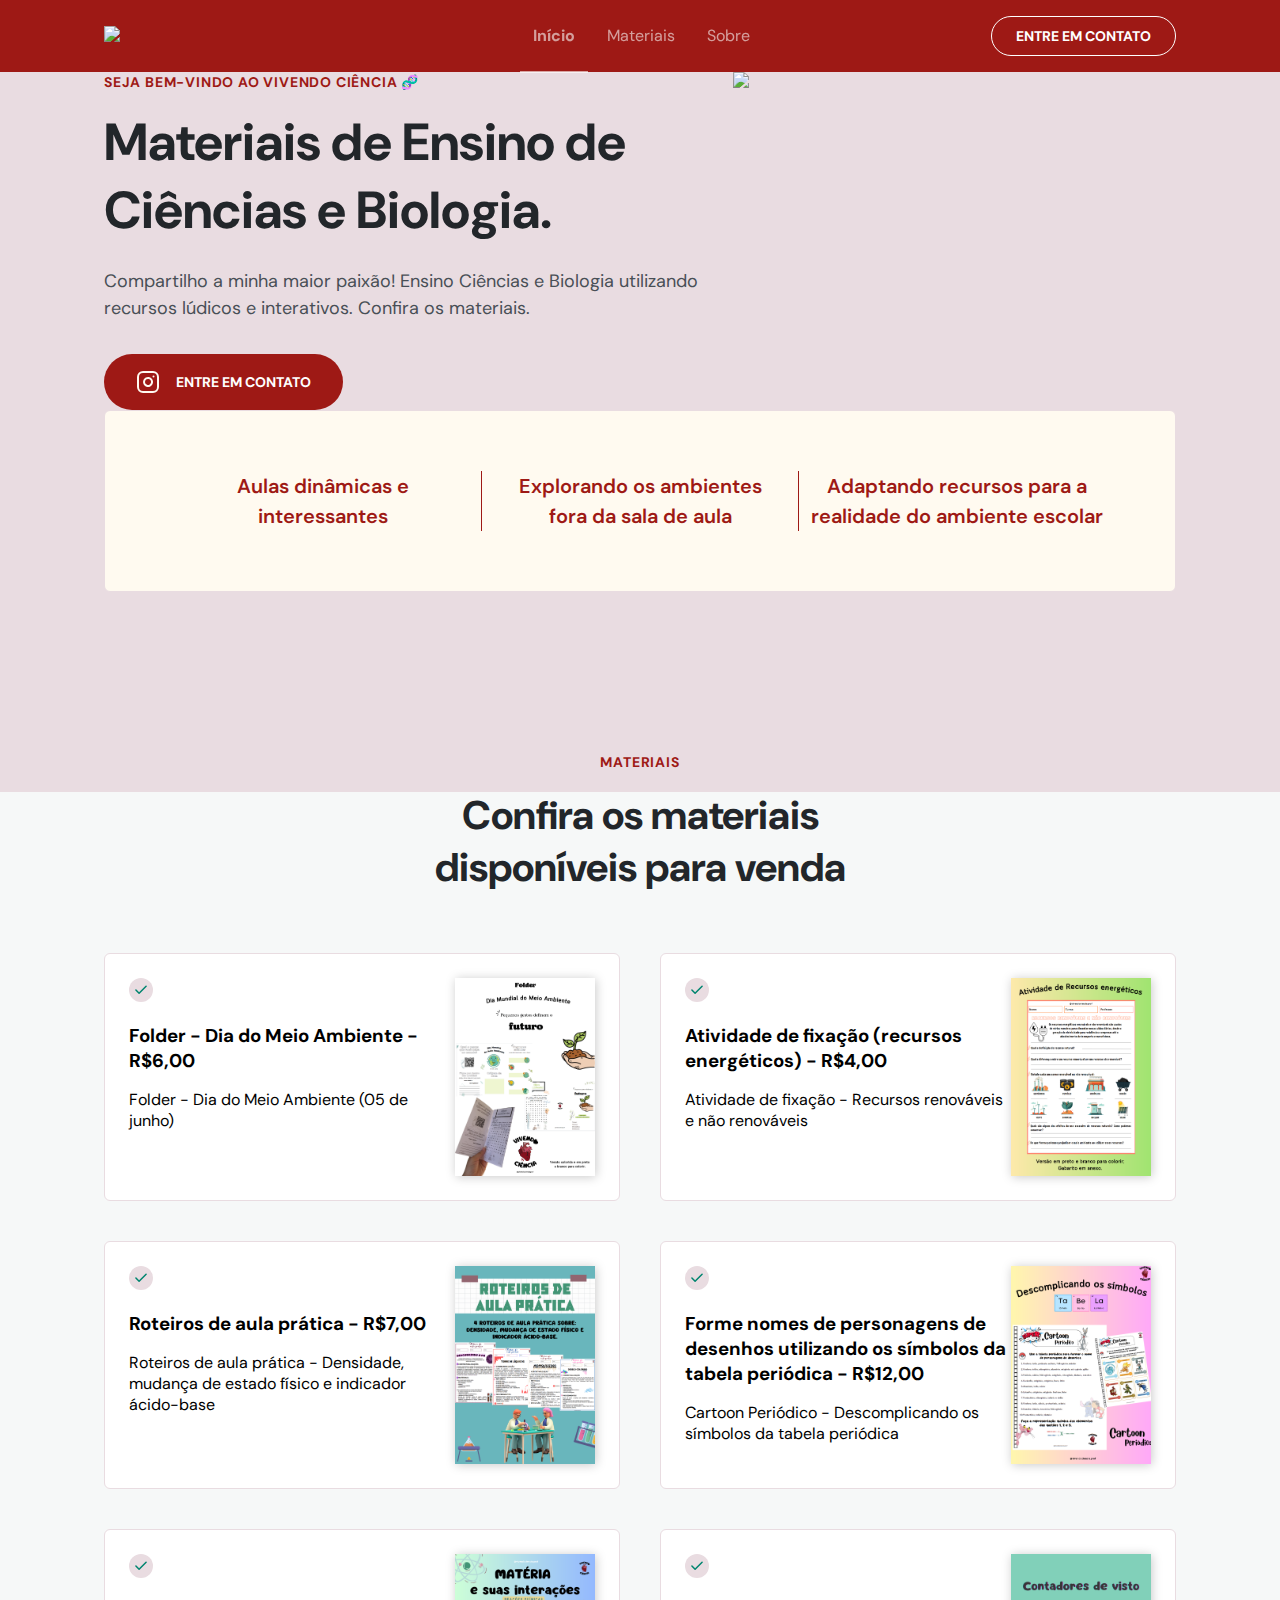
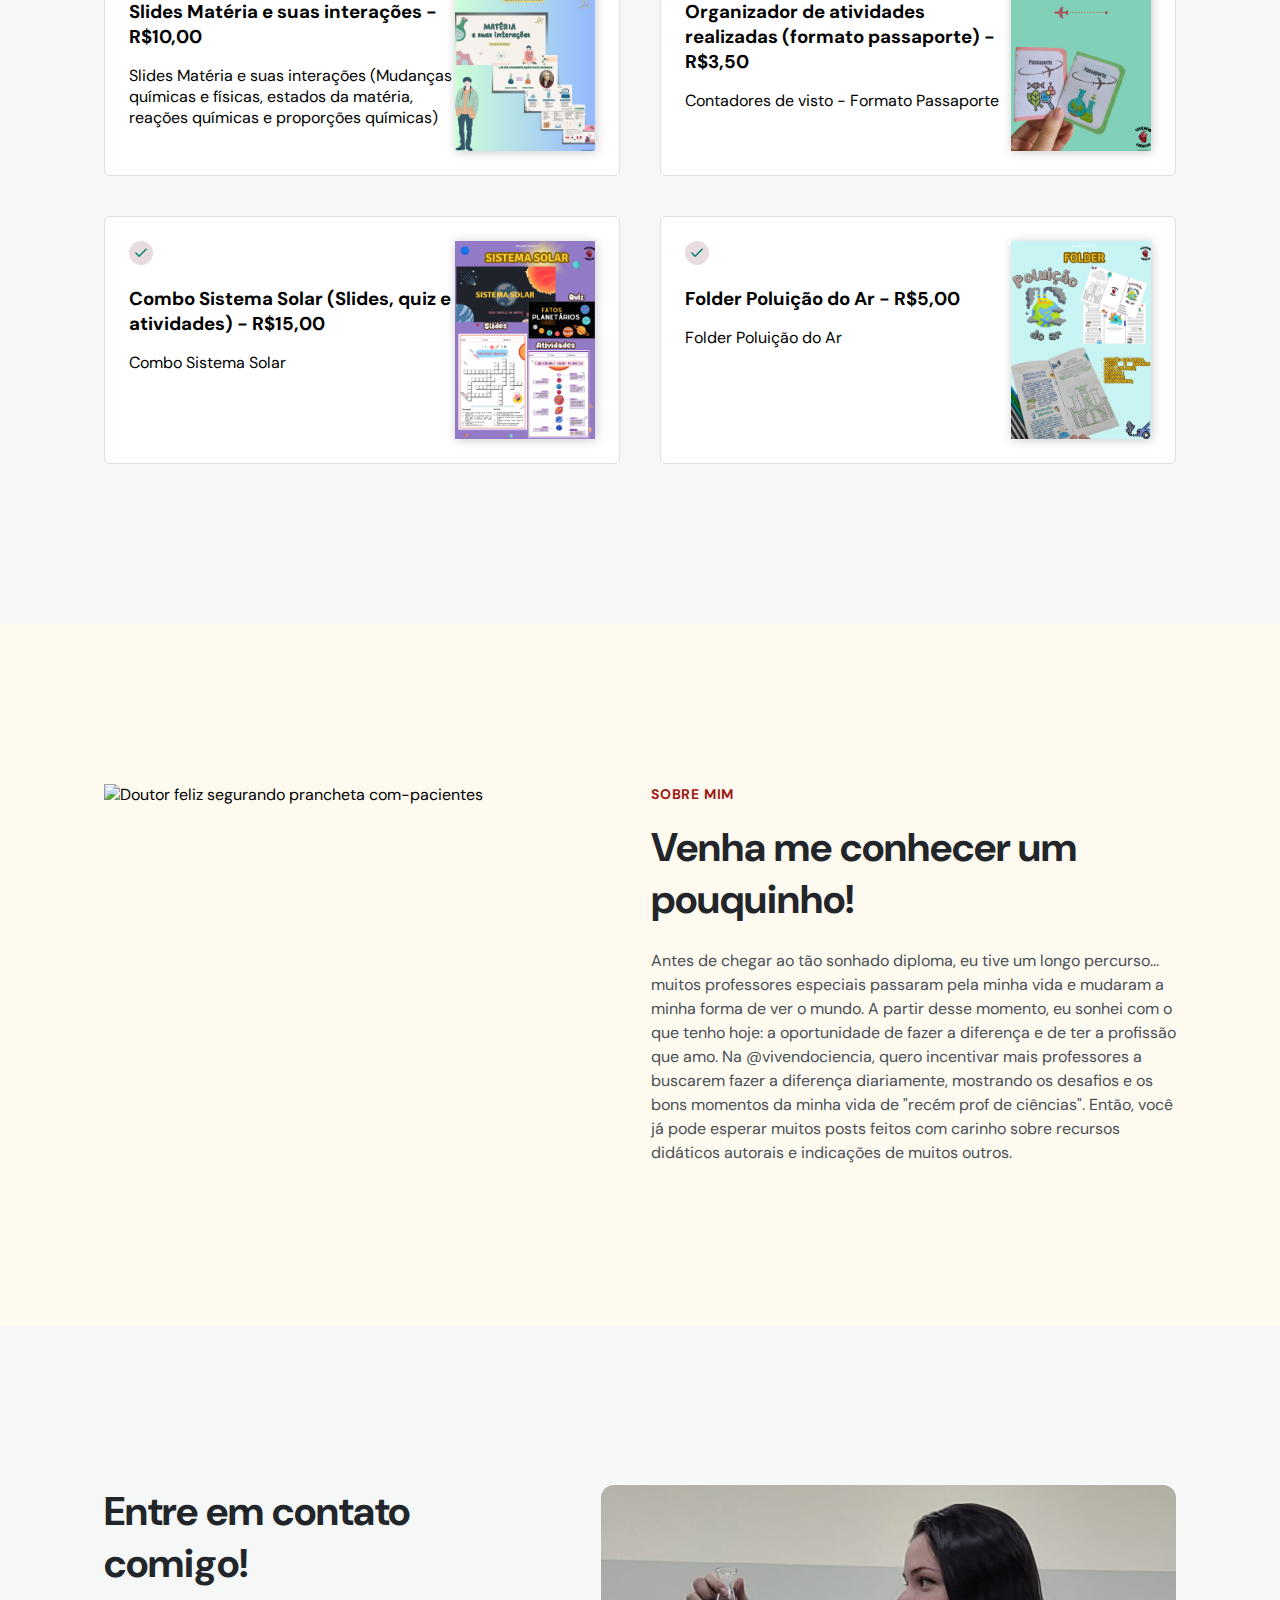
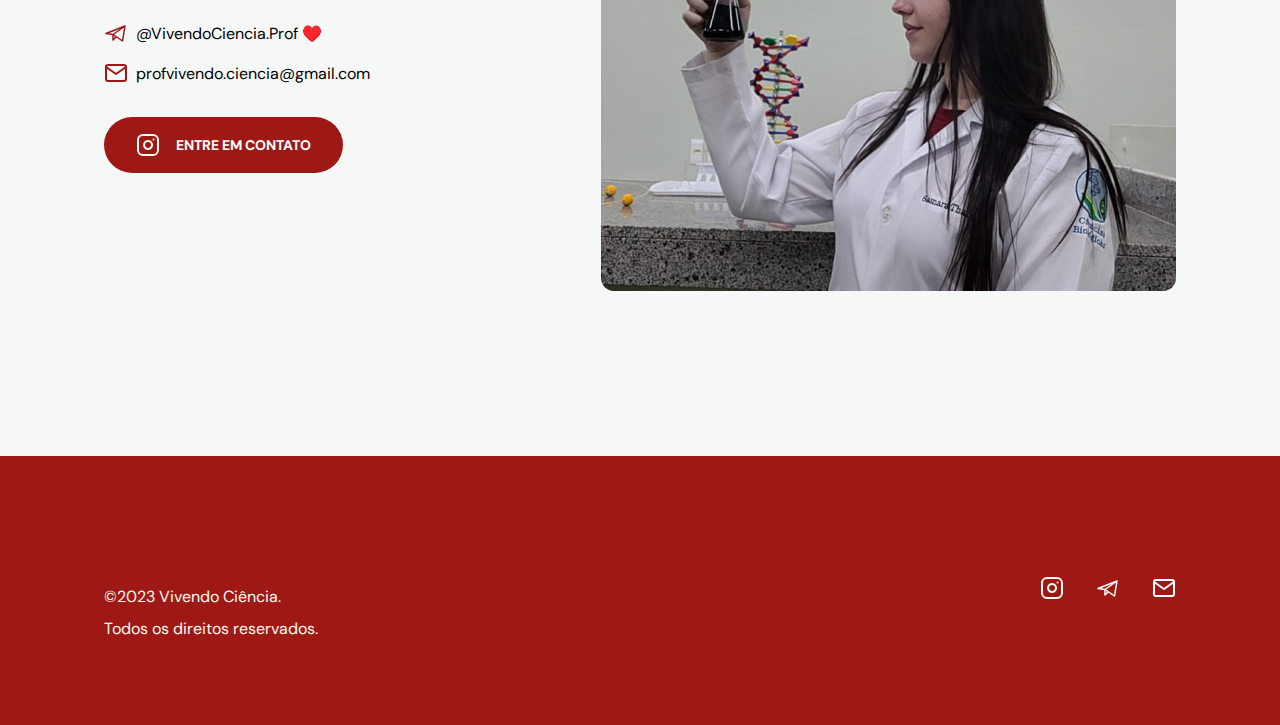
==== commit f3c013d2: "Alteração nas atividades" ====
--- a/index.html
+++ b/index.html
@@ -303,13 +303,65 @@
                                     stroke-linejoin="round"
                                 />
                             </svg>
+                            <h3>Folder - Dia do Meio Ambiente - R$6,00</h3>
+                            <p>Folder - Dia do Meio Ambiente (05 de junho)</p>
+                        </div>
+                        <img src="./atividades/2.png" alt="" />
+                    </div>
+                    <div class="card">
+                        <div class="text-card">
+                            <svg
+                                width="24"
+                                height="24"
+                                viewBox="0 0 24 24"
+                                fill="none"
+                                xmlns="http://www.w3.org/2000/svg"
+                            >
+                                <circle cx="12" cy="12" r="12" fill="#DCE9E2" />
+                                <path
+                                    d="M17.091 8.18182L10.091 15.1818L6.90918 12"
+                                    stroke="#00856F"
+                                    stroke-width="1.5"
+                                    stroke-linecap="round"
+                                    stroke-linejoin="round"
+                                />
+                            </svg>
+                            <h3>
+                                Atividade de fixação (recursos energéticos) -
+                                R$4,00
+                            </h3>
+                            <p>
+                                Atividade de fixação - Recursos renováveis e não
+                                renováveis
+                            </p>
+                        </div>
+                        <img src="./atividades/9.png" alt="" />
+                    </div>
+                    <div class="card">
+                        <div class="text-card">
+                            <svg
+                                width="24"
+                                height="24"
+                                viewBox="0 0 24 24"
+                                fill="none"
+                                xmlns="http://www.w3.org/2000/svg"
+                            >
+                                <circle cx="12" cy="12" r="12" fill="#DCE9E2" />
+                                <path
+                                    d="M17.091 8.18182L10.091 15.1818L6.90918 12"
+                                    stroke="#00856F"
+                                    stroke-width="1.5"
+                                    stroke-linecap="round"
+                                    stroke-linejoin="round"
+                                />
+                            </svg>
                             <h3>Roteiros de aula prática - R$7,00</h3>
                             <p>
                                 Roteiros de aula prática - Densidade, mudança de
                                 estado físico e indicador ácido-base
                             </p>
                         </div>
-                        <img src="./atividades/1.png" alt="" />
+                        <img src="./atividades/10.png" alt="" />
                     </div>
                     <div class="card">
                         <div class="text-card">
@@ -329,10 +381,17 @@
                                     stroke-linejoin="round"
                                 />
                             </svg>
-                            <h3>Folder - Dia do Meio Ambiente - R$6,00</h3>
-                            <p>Folder - Dia do Meio Ambiente (05 de junho)</p>
+                            <h3>
+                                Forme nomes de personagens de desenhos
+                                utilizando os símbolos da tabela periódica -
+                                R$12,00
+                            </h3>
+                            <p>
+                                Cartoon Periódico - Descomplicando os símbolos
+                                da tabela periódica
+                            </p>
                         </div>
-                        <img src="./atividades/2.png" alt="" />
+                        <img src="./atividades/11.png" alt="" />
                     </div>
                     <div class="card">
                         <div class="text-card">
@@ -352,10 +411,14 @@
                                     stroke-linejoin="round"
                                 />
                             </svg>
-                            <h3>Folder - Dia do Meio Ambiente - R$6,00</h3>
-                            <p>Folder - Dia do Meio Ambiente (05 de junho)</p>
+                            <h3>Slides Matéria e suas interações - R$10,00</h3>
+                            <p>
+                                Slides Matéria e suas interações (Mudanças
+                                químicas e físicas, estados da matéria, reações
+                                químicas e proporções químicas)
+                            </p>
                         </div>
-                        <img src="./atividades/3.png" alt="" />
+                        <img src="./atividades/13.png" alt="" />
                     </div>
                     <div class="card">
                         <div class="text-card">
@@ -375,10 +438,13 @@
                                     stroke-linejoin="round"
                                 />
                             </svg>
-                            <h3>Folder - Dia do Meio Ambiente - R$6,00</h3>
-                            <p>Folder - Dia do Meio Ambiente (05 de junho)</p>
+                            <h3>
+                                Organizador de atividades realizadas (formato
+                                passaporte) - R$3,50
+                            </h3>
+                            <p>Contadores de visto - Formato Passaporte</p>
                         </div>
-                        <img src="./atividades/4.png" alt="" />
+                        <img src="./atividades/14.png" alt="" />
                     </div>
                     <div class="card">
                         <div class="text-card">
@@ -398,10 +464,13 @@
                                     stroke-linejoin="round"
                                 />
                             </svg>
-                            <h3>Folder - Dia do Meio Ambiente - R$6,00</h3>
-                            <p>Folder - Dia do Meio Ambiente (05 de junho)</p>
+                            <h3>
+                                Combo Sistema Solar (Slides, quiz e atividades)
+                                - R$15,00
+                            </h3>
+                            <p>Combo Sistema Solar</p>
                         </div>
-                        <img src="./atividades/5.png" alt="" />
+                        <img src="./atividades/15.png" alt="" />
                     </div>
                     <div class="card">
                         <div class="text-card">
@@ -421,238 +490,8 @@
                                     stroke-linejoin="round"
                                 />
                             </svg>
-                            <h3>Folder - Dia do Meio Ambiente - R$6,00</h3>
-                            <p>Folder - Dia do Meio Ambiente (05 de junho)</p>
-                        </div>
-                        <img src="./atividades/6.png" alt="" />
-                    </div>
-                    <div class="card">
-                        <div class="text-card">
-                            <svg
-                                width="24"
-                                height="24"
-                                viewBox="0 0 24 24"
-                                fill="none"
-                                xmlns="http://www.w3.org/2000/svg"
-                            >
-                                <circle cx="12" cy="12" r="12" fill="#DCE9E2" />
-                                <path
-                                    d="M17.091 8.18182L10.091 15.1818L6.90918 12"
-                                    stroke="#00856F"
-                                    stroke-width="1.5"
-                                    stroke-linecap="round"
-                                    stroke-linejoin="round"
-                                />
-                            </svg>
-                            <h3>Folder - Dia do Meio Ambiente - R$6,00</h3>
-                            <p>Folder - Dia do Meio Ambiente (05 de junho)</p>
-                        </div>
-                        <img src="./atividades/7.png" alt="" />
-                    </div>
-                    <div class="card">
-                        <div class="text-card">
-                            <svg
-                                width="24"
-                                height="24"
-                                viewBox="0 0 24 24"
-                                fill="none"
-                                xmlns="http://www.w3.org/2000/svg"
-                            >
-                                <circle cx="12" cy="12" r="12" fill="#DCE9E2" />
-                                <path
-                                    d="M17.091 8.18182L10.091 15.1818L6.90918 12"
-                                    stroke="#00856F"
-                                    stroke-width="1.5"
-                                    stroke-linecap="round"
-                                    stroke-linejoin="round"
-                                />
-                            </svg>
-                            <h3>Folder - Dia do Meio Ambiente - R$6,00</h3>
-                            <p>Folder - Dia do Meio Ambiente (05 de junho)</p>
-                        </div>
-                        <img src="./atividades/8.png" alt="" />
-                    </div>
-                    <div class="card">
-                        <div class="text-card">
-                            <svg
-                                width="24"
-                                height="24"
-                                viewBox="0 0 24 24"
-                                fill="none"
-                                xmlns="http://www.w3.org/2000/svg"
-                            >
-                                <circle cx="12" cy="12" r="12" fill="#DCE9E2" />
-                                <path
-                                    d="M17.091 8.18182L10.091 15.1818L6.90918 12"
-                                    stroke="#00856F"
-                                    stroke-width="1.5"
-                                    stroke-linecap="round"
-                                    stroke-linejoin="round"
-                                />
-                            </svg>
-                            <h3>Folder - Dia do Meio Ambiente - R$6,00</h3>
-                            <p>Folder - Dia do Meio Ambiente (05 de junho)</p>
-                        </div>
-                        <img src="./atividades/9.png" alt="" />
-                    </div>
-                    <div class="card">
-                        <div class="text-card">
-                            <svg
-                                width="24"
-                                height="24"
-                                viewBox="0 0 24 24"
-                                fill="none"
-                                xmlns="http://www.w3.org/2000/svg"
-                            >
-                                <circle cx="12" cy="12" r="12" fill="#DCE9E2" />
-                                <path
-                                    d="M17.091 8.18182L10.091 15.1818L6.90918 12"
-                                    stroke="#00856F"
-                                    stroke-width="1.5"
-                                    stroke-linecap="round"
-                                    stroke-linejoin="round"
-                                />
-                            </svg>
-                            <h3>Folder - Dia do Meio Ambiente - R$6,00</h3>
-                            <p>Folder - Dia do Meio Ambiente (05 de junho)</p>
-                        </div>
-                        <img src="./atividades/10.png" alt="" />
-                    </div>
-                    <div class="card">
-                        <div class="text-card">
-                            <svg
-                                width="24"
-                                height="24"
-                                viewBox="0 0 24 24"
-                                fill="none"
-                                xmlns="http://www.w3.org/2000/svg"
-                            >
-                                <circle cx="12" cy="12" r="12" fill="#DCE9E2" />
-                                <path
-                                    d="M17.091 8.18182L10.091 15.1818L6.90918 12"
-                                    stroke="#00856F"
-                                    stroke-width="1.5"
-                                    stroke-linecap="round"
-                                    stroke-linejoin="round"
-                                />
-                            </svg>
-                            <h3>Folder - Dia do Meio Ambiente - R$6,00</h3>
-                            <p>Folder - Dia do Meio Ambiente (05 de junho)</p>
-                        </div>
-                        <img src="./atividades/11.png" alt="" />
-                    </div>
-                    <div class="card">
-                        <div class="text-card">
-                            <svg
-                                width="24"
-                                height="24"
-                                viewBox="0 0 24 24"
-                                fill="none"
-                                xmlns="http://www.w3.org/2000/svg"
-                            >
-                                <circle cx="12" cy="12" r="12" fill="#DCE9E2" />
-                                <path
-                                    d="M17.091 8.18182L10.091 15.1818L6.90918 12"
-                                    stroke="#00856F"
-                                    stroke-width="1.5"
-                                    stroke-linecap="round"
-                                    stroke-linejoin="round"
-                                />
-                            </svg>
-                            <h3>Folder - Dia do Meio Ambiente - R$6,00</h3>
-                            <p>Folder - Dia do Meio Ambiente (05 de junho)</p>
-                        </div>
-                        <img src="./atividades/12.png" alt="" />
-                    </div>
-                    <div class="card">
-                        <div class="text-card">
-                            <svg
-                                width="24"
-                                height="24"
-                                viewBox="0 0 24 24"
-                                fill="none"
-                                xmlns="http://www.w3.org/2000/svg"
-                            >
-                                <circle cx="12" cy="12" r="12" fill="#DCE9E2" />
-                                <path
-                                    d="M17.091 8.18182L10.091 15.1818L6.90918 12"
-                                    stroke="#00856F"
-                                    stroke-width="1.5"
-                                    stroke-linecap="round"
-                                    stroke-linejoin="round"
-                                />
-                            </svg>
-                            <h3>Folder - Dia do Meio Ambiente - R$6,00</h3>
-                            <p>Folder - Dia do Meio Ambiente (05 de junho)</p>
-                        </div>
-                        <img src="./atividades/13.png" alt="" />
-                    </div>
-                    <div class="card">
-                        <div class="text-card">
-                            <svg
-                                width="24"
-                                height="24"
-                                viewBox="0 0 24 24"
-                                fill="none"
-                                xmlns="http://www.w3.org/2000/svg"
-                            >
-                                <circle cx="12" cy="12" r="12" fill="#DCE9E2" />
-                                <path
-                                    d="M17.091 8.18182L10.091 15.1818L6.90918 12"
-                                    stroke="#00856F"
-                                    stroke-width="1.5"
-                                    stroke-linecap="round"
-                                    stroke-linejoin="round"
-                                />
-                            </svg>
-                            <h3>Folder - Dia do Meio Ambiente - R$6,00</h3>
-                            <p>Folder - Dia do Meio Ambiente (05 de junho)</p>
-                        </div>
-                        <img src="./atividades/14.png" alt="" />
-                    </div>
-                    <div class="card">
-                        <div class="text-card">
-                            <svg
-                                width="24"
-                                height="24"
-                                viewBox="0 0 24 24"
-                                fill="none"
-                                xmlns="http://www.w3.org/2000/svg"
-                            >
-                                <circle cx="12" cy="12" r="12" fill="#DCE9E2" />
-                                <path
-                                    d="M17.091 8.18182L10.091 15.1818L6.90918 12"
-                                    stroke="#00856F"
-                                    stroke-width="1.5"
-                                    stroke-linecap="round"
-                                    stroke-linejoin="round"
-                                />
-                            </svg>
-                            <h3>Folder - Dia do Meio Ambiente - R$6,00</h3>
-                            <p>Folder - Dia do Meio Ambiente (05 de junho)</p>
-                        </div>
-                        <img src="./atividades/15.png" alt="" />
-                    </div>
-                    <div class="card">
-                        <div class="text-card">
-                            <svg
-                                width="24"
-                                height="24"
-                                viewBox="0 0 24 24"
-                                fill="none"
-                                xmlns="http://www.w3.org/2000/svg"
-                            >
-                                <circle cx="12" cy="12" r="12" fill="#DCE9E2" />
-                                <path
-                                    d="M17.091 8.18182L10.091 15.1818L6.90918 12"
-                                    stroke="#00856F"
-                                    stroke-width="1.5"
-                                    stroke-linecap="round"
-                                    stroke-linejoin="round"
-                                />
-                            </svg>
-                            <h3>Folder - Dia do Meio Ambiente - R$6,00</h3>
-                            <p>Folder - Dia do Meio Ambiente (05 de junho)</p>
+                            <h3>Folder Poluição do Ar - R$5,00</h3>
+                            <p>Folder Poluição do Ar</p>
                         </div>
                         <img src="./atividades/16.png" alt="" />
                     </div>
--- a/style.css
+++ b/style.css
@@ -716,6 +716,7 @@
     #services .card {
         width: 40%;
         display: flex;
+        justify-content: space-between;
         /* aumenta o card o suficiente para preencher o espaço restante */
         flex-grow: 1;
     }
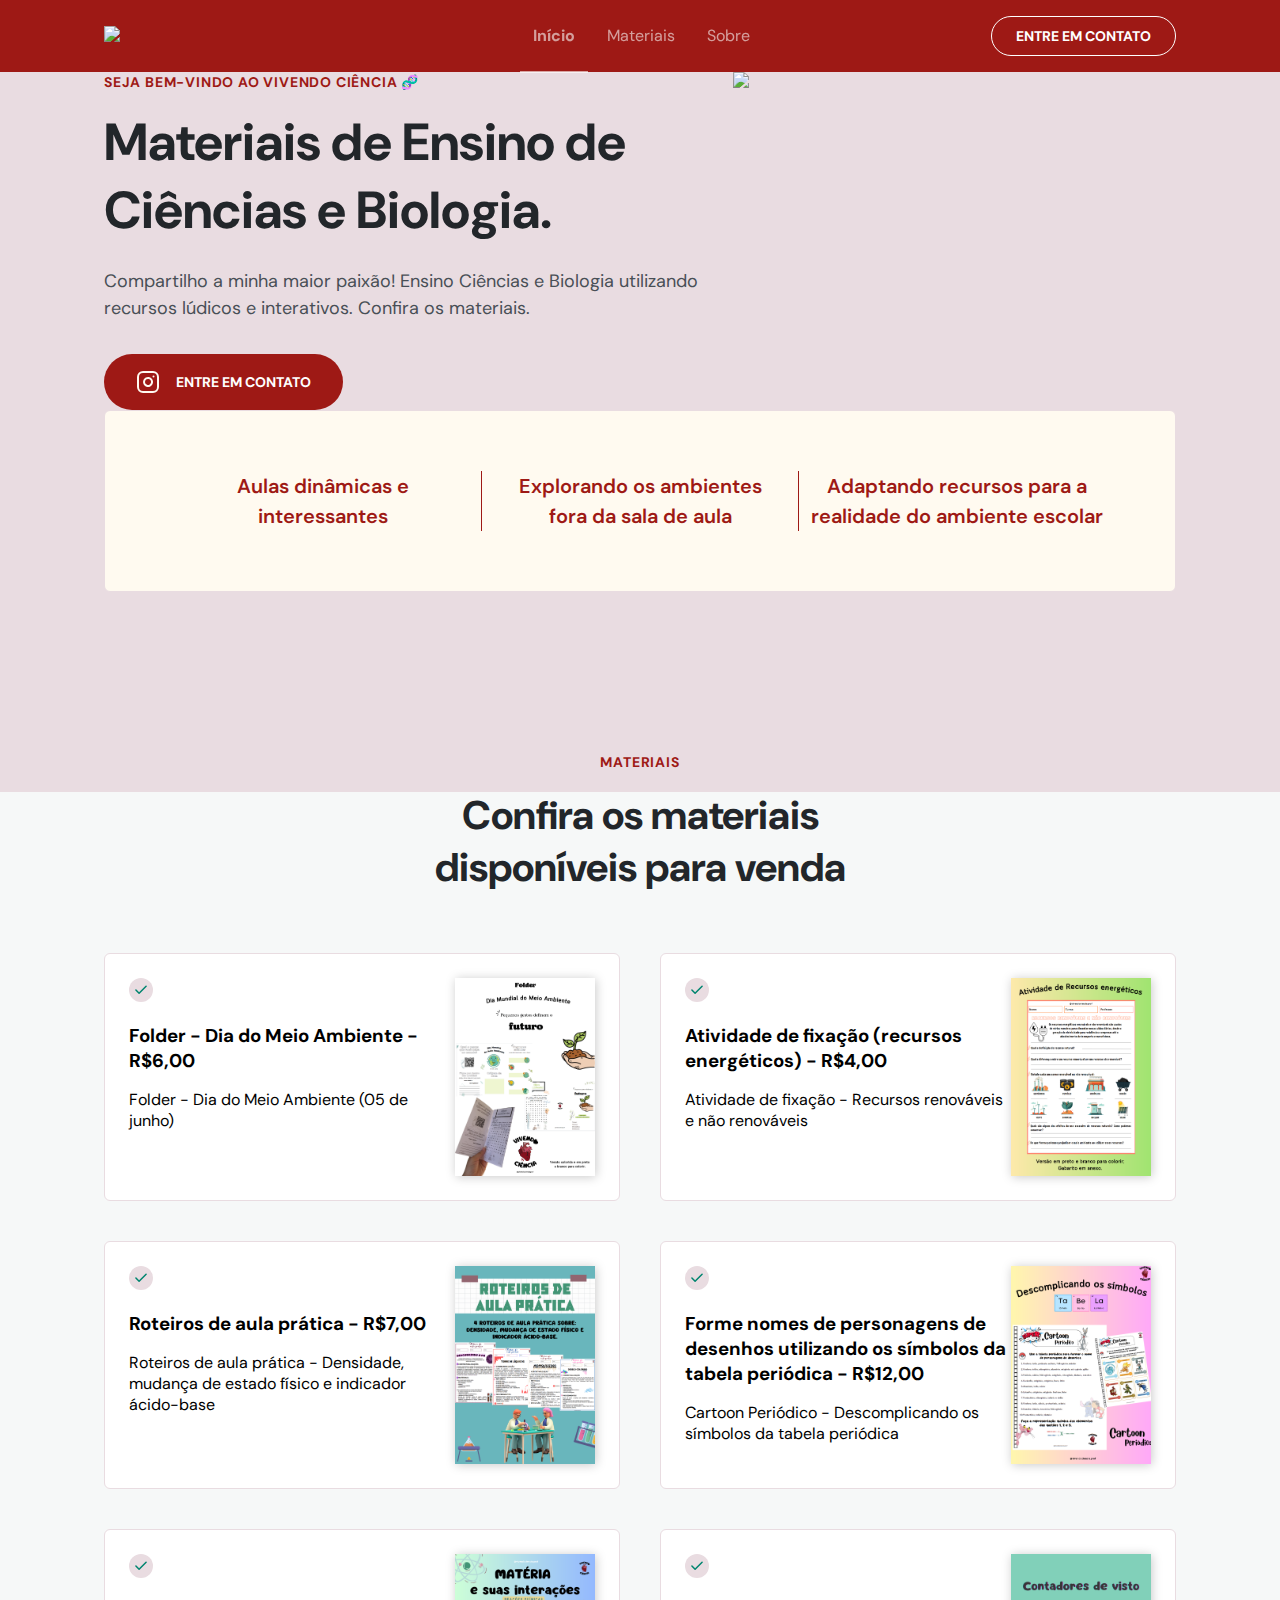
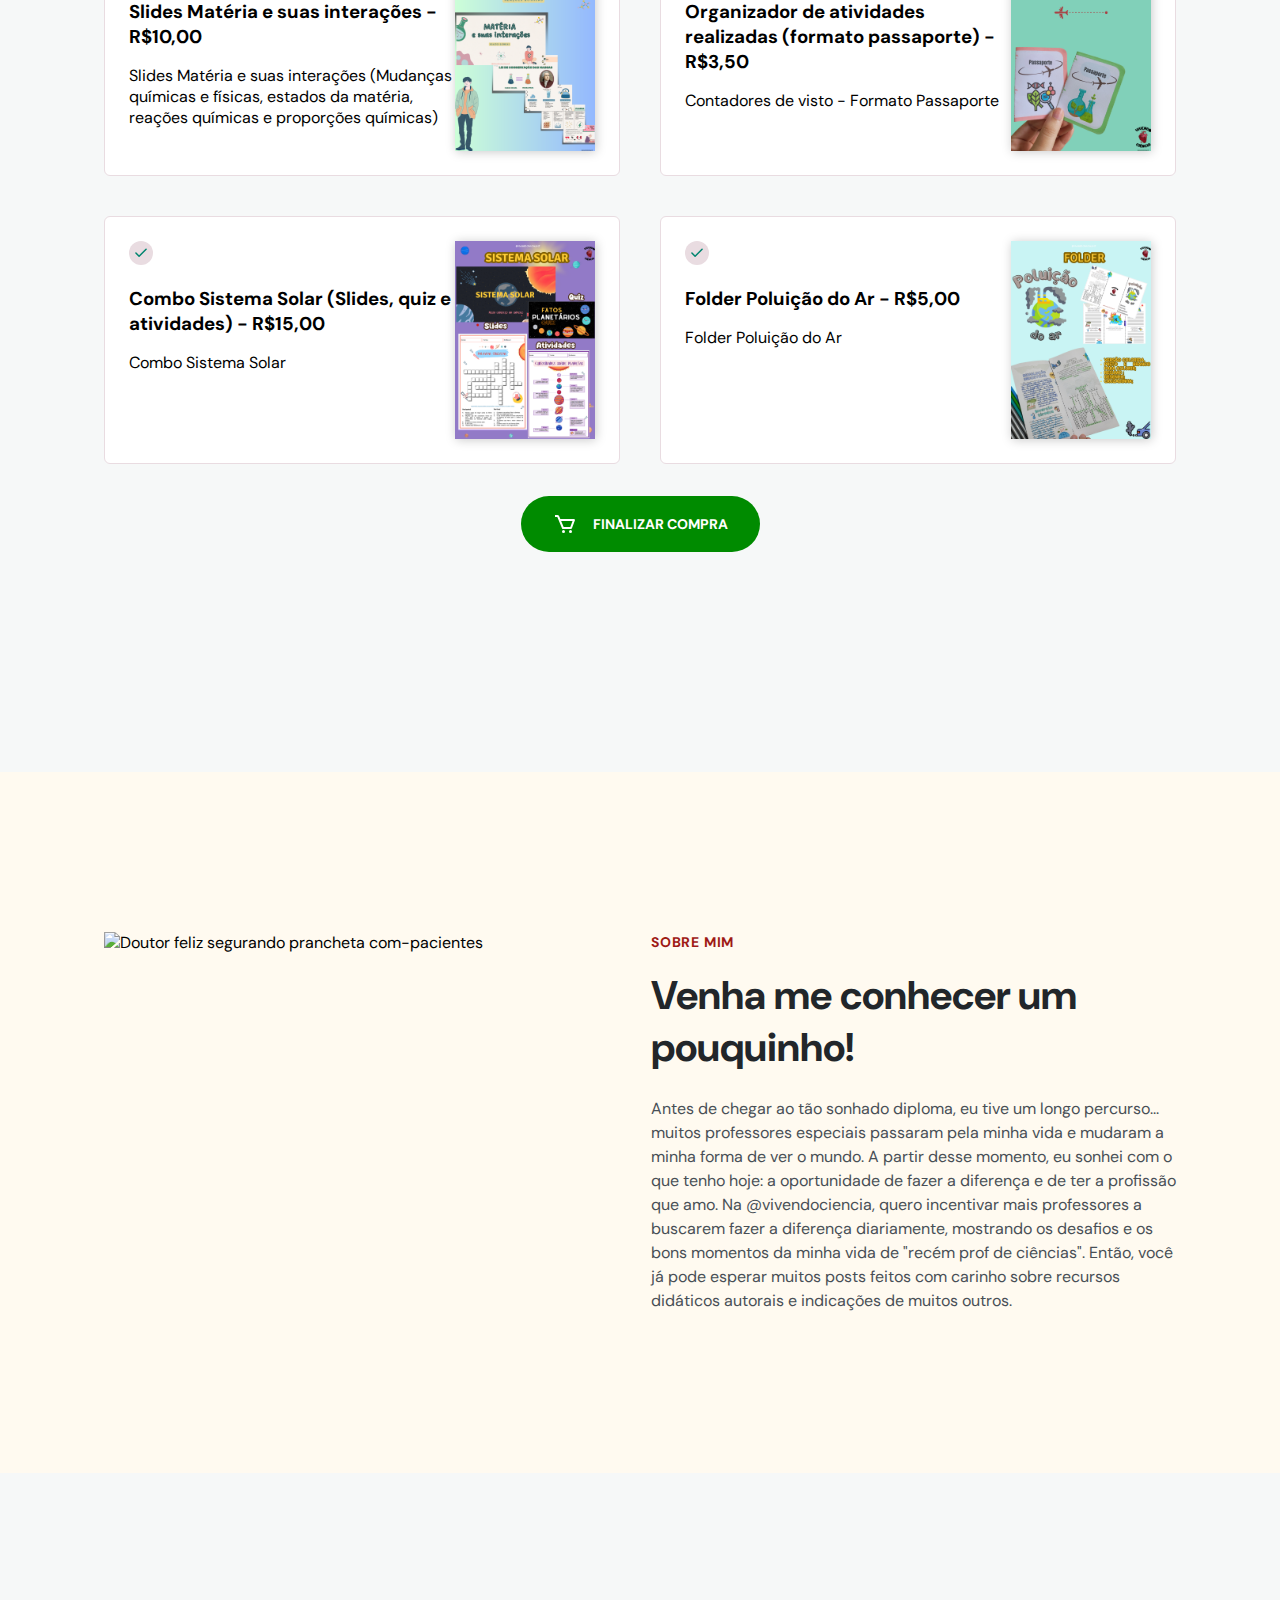
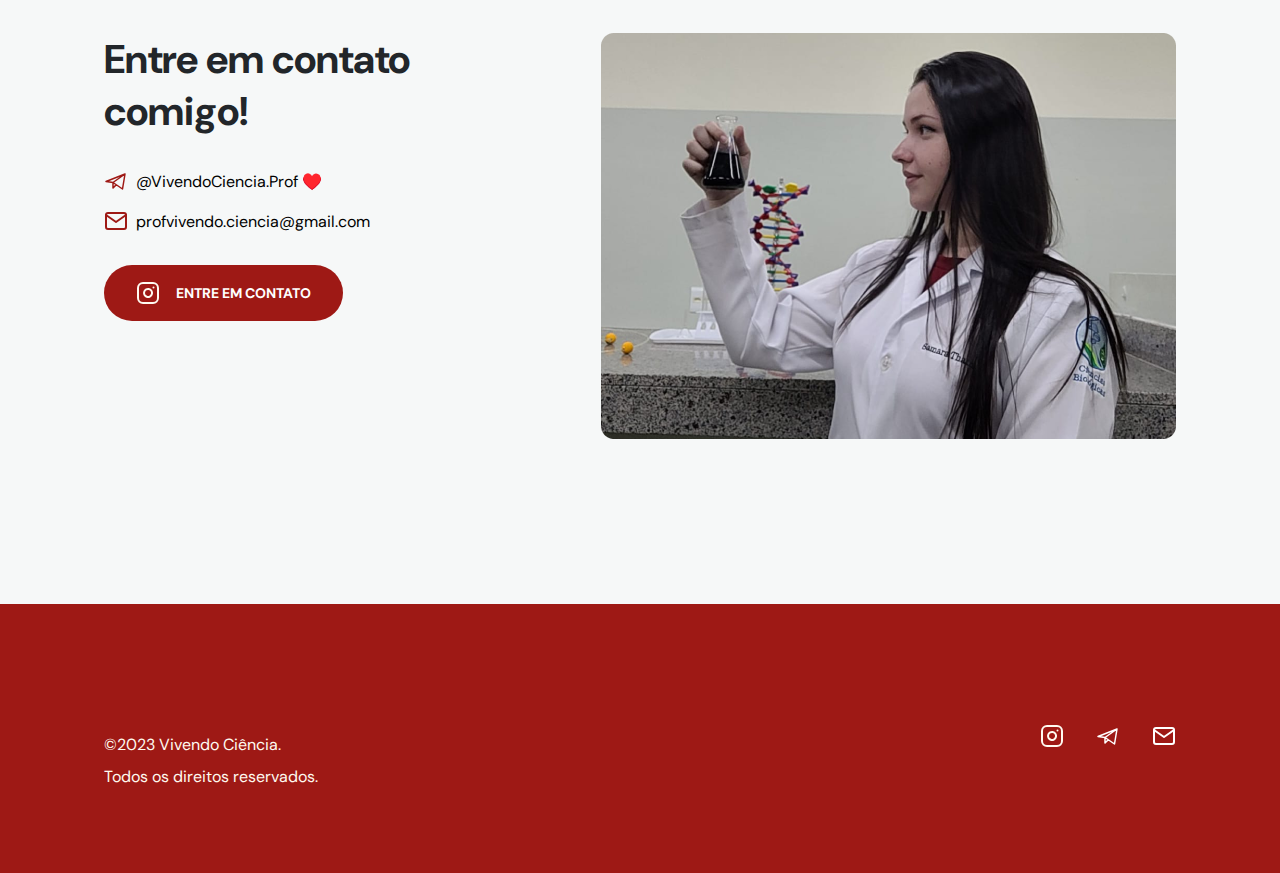
==== commit 60bc1647: "Formulário de compra - incompleto" ====
--- a/index.html
+++ b/index.html
@@ -496,6 +496,22 @@
                         <img src="./atividades/16.png" alt="" />
                     </div>
                 </div>
+                <a class="button open-modal-btn" id="button-cart">
+                    <svg
+                        xmlns="http://www.w3.org/2000/svg"
+                        width="24"
+                        height="24"
+                        viewBox="0 0 24 24"
+                        style="fill: rgba(255, 255, 255, 1)"
+                    >
+                        <path
+                            d="M21.822 7.431A1 1 0 0 0 21 7H7.333L6.179 4.23A1.994 1.994 0 0 0 4.333 3H2v2h2.333l4.744 11.385A1 1 0 0 0 10 17h8c.417 0 .79-.259.937-.648l3-8a1 1 0 0 0-.115-.921zM17.307 15h-6.64l-2.5-6h11.39l-2.25 6z"
+                        ></path>
+                        <circle cx="10.5" cy="19.5" r="1.5"></circle>
+                        <circle cx="17.5" cy="19.5" r="1.5"></circle>
+                    </svg>
+                    Finalizar compra
+                </a>
             </div>
         </section>
 
@@ -778,6 +794,74 @@
             </svg>
         </a>
 
+        <!-- Modal -->
+        <div id="myModal" class="modal">
+            <div class="modal-content">
+                <span class="close">&times;</span>
+                <h2>Finalize sua compra</h2>
+                <form>
+                    <div class="form-group">
+                        <label for="nome">Nome Completo:</label>
+                        <input type="text" id="nome" name="nome" required />
+                    </div>
+
+                    <div class="form-group">
+                        <label for="email"
+                            >E-mail que deseja receber os materias:</label
+                        >
+                        <input type="email" id="email" name="email" required />
+                    </div>
+
+                    <div class="form-group">
+                        <label for="instagram"
+                            >Perfil do Instagram ou número do WhatsApp:</label
+                        >
+                        <input
+                            type="text"
+                            id="instagram"
+                            name="instagram"
+                            required
+                        />
+                    </div>
+
+                    <p class="texto-termos">
+                        Chave PIX: profvivendo.ciencia@gmail.com <br />*Caso
+                        encontre alguma dificuldade, entre em contato comigo no
+                        Instagram 🙂
+                    </p>
+                    <div class="form-group">
+                        <label for="comprovante"
+                            >Comprovante de Pagamento (PIX):</label
+                        >
+                        <input
+                            type="file"
+                            id="comprovante"
+                            name="comprovante"
+                            required
+                        />
+                    </div>
+
+                    <p class="texto-termos">
+                        Os materiais presentes nessa lojinha foram produzidos
+                        com muito amor e dedicação pela professora Samara Thainá
+                        G. Pereira. Você está ciente de que não pode repassá-los
+                        para terceiros?
+                    </p>
+                    <div class="form-group termos-de-uso">
+                        <input
+                            type="checkbox"
+                            id="termos"
+                            name="termos"
+                            required
+                        />
+                        <label for="termos">Sim, estou ciente.</label>
+                    </div>
+
+                    <input type="submit" value="Enviar" />
+                </form>
+            </div>
+        </div>
+
         <!-- ScrollReavel Lib -->
         <script src="https://unpkg.com/scrollreveal"></script>
         <script src="./main.js"></script>
--- a/style.css
+++ b/style.css
@@ -135,6 +135,16 @@
     align-items: center;
     justify-content: center;
     gap: 3.2rem;
+}
+
+#button-cart {
+    background-color: rgb(0, 139, 0);
+    margin-inline: auto;
+    margin-top: 3.2rem;
+}
+#button-cart:hover {
+    background-color: rgb(0, 105, 0);
+    cursor: pointer;
 }
 
 /* custom colors */
@@ -385,6 +395,8 @@
 
     border: 1px solid var(--brand-light);
     border-radius: 0.6rem;
+
+    cursor: pointer;
 }
 
 #services .card h3 {
@@ -775,3 +787,100 @@
         justify-self: flex-end;
     }
 }
+
+/* Estilos para o modal */
+.modal {
+    display: none;
+    position: fixed;
+    z-index: 1;
+    left: 0;
+    top: 0;
+    width: 100%;
+    height: 100%;
+    overflow: auto;
+    background-color: rgba(0, 0, 0, 0.4);
+}
+
+.modal-content {
+    background-color: #fefefe;
+    margin: 7% auto;
+    padding: 20px;
+    border-radius: 5px;
+    box-shadow: 0 0 10px rgba(0, 0, 0, 0.3);
+    width: 80%;
+    max-width: 500px;
+}
+
+.modal-content h2 {
+    margin-bottom: 2rem;
+}
+
+.close {
+    color: #aaa;
+    float: right;
+    font-size: 28px;
+    font-weight: bold;
+    cursor: pointer;
+}
+
+.close:hover,
+.close:focus {
+    color: black;
+    text-decoration: none;
+    cursor: pointer;
+}
+
+.texto-termos {
+    text-align: left;
+}
+
+.termos-de-uso {
+    display: flex;
+}
+
+#termos {
+    width: max-content;
+}
+
+.form-group {
+    margin-bottom: 20px;
+}
+
+.form-group label {
+    display: flex;
+    align-items: center;
+    font-weight: bold;
+    margin-bottom: 5px;
+    text-align: left;
+}
+
+.form-group input[type='text'],
+.form-group input[type='email'],
+.form-group input[type='file'],
+.form-group input[type='checkbox'] {
+    width: 100%;
+    padding: 10px;
+    border: 1px solid #ccc;
+    border-radius: 4px;
+    box-sizing: border-box;
+    text-align: left;
+}
+
+.form-group input[type='checkbox'] {
+    margin-right: 10px;
+    vertical-align: middle;
+}
+
+.form-group input[type='submit'] {
+    background-color: #4caf50;
+    color: white;
+    padding: 10px 20px;
+    border: none;
+    border-radius: 4px;
+    cursor: pointer;
+    transition: background-color 0.3s ease;
+}
+
+.form-group input[type='submit']:hover {
+    background-color: #45a049;
+}
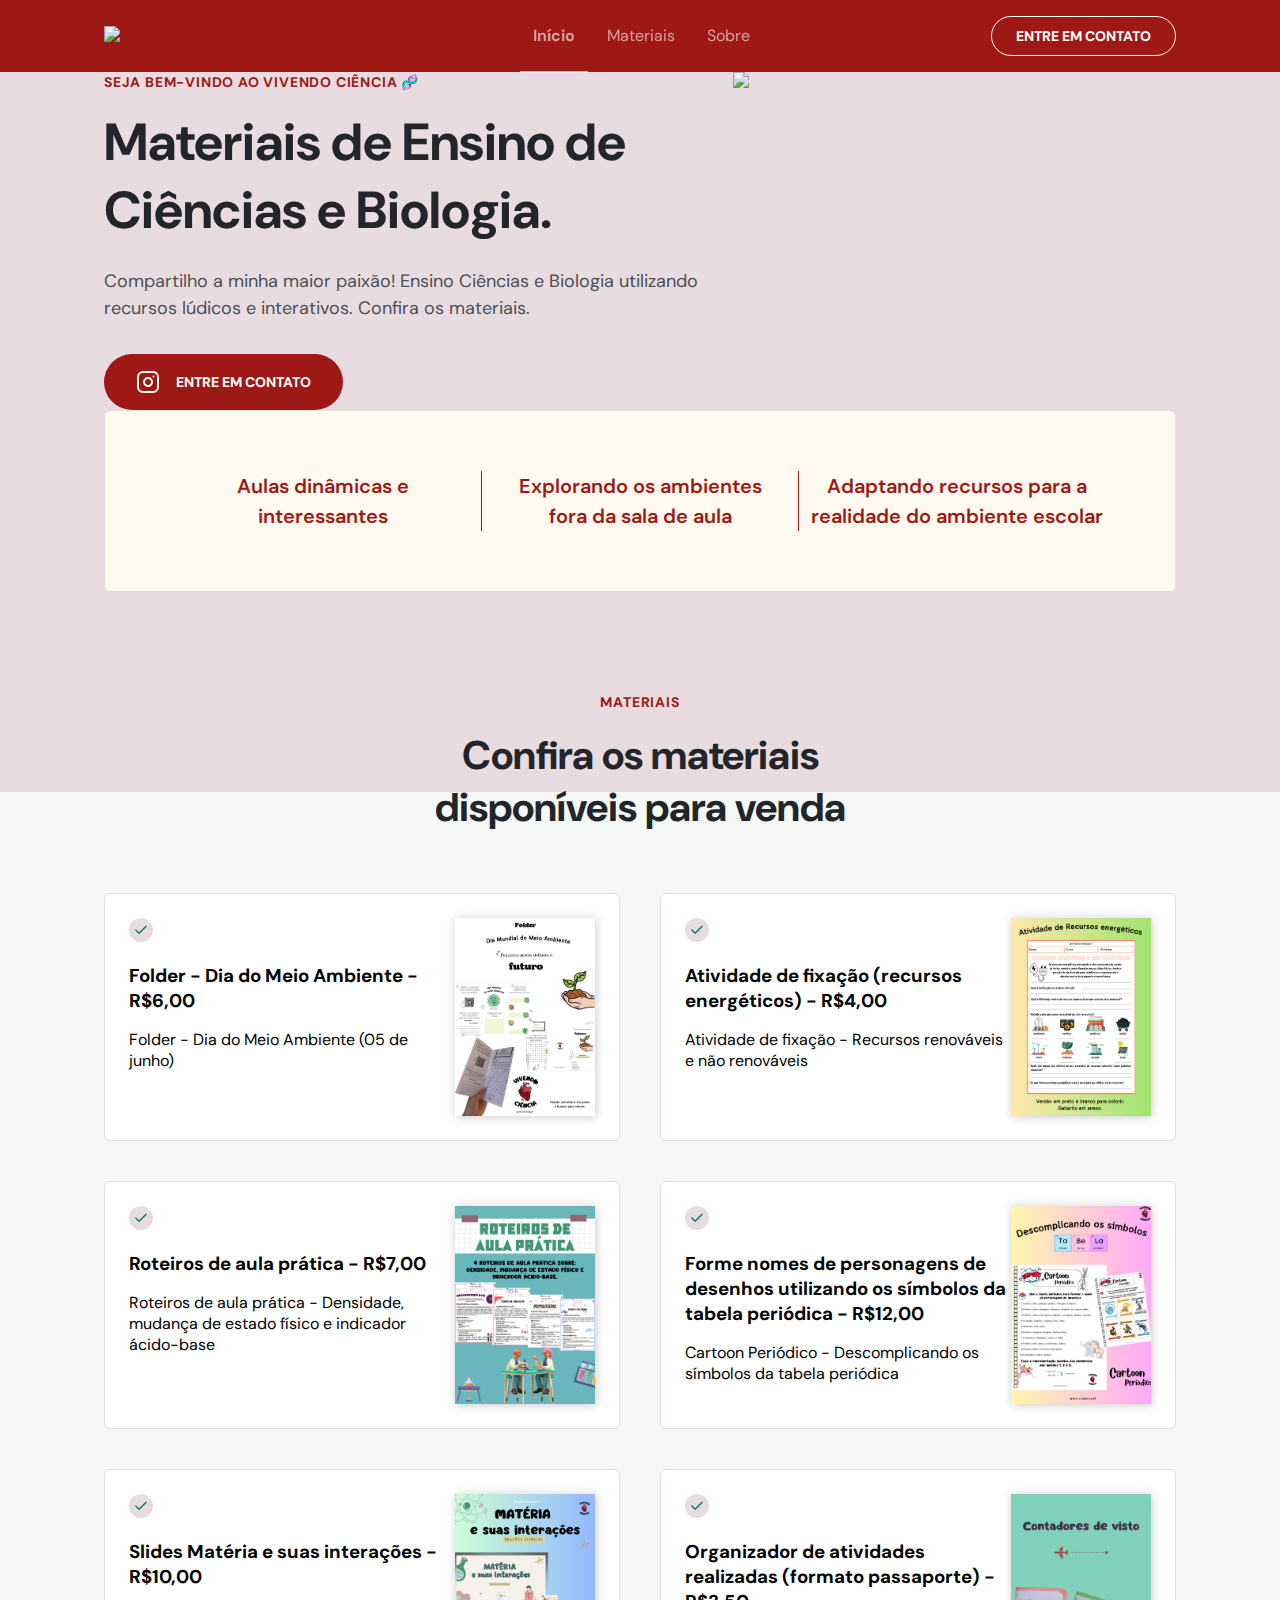
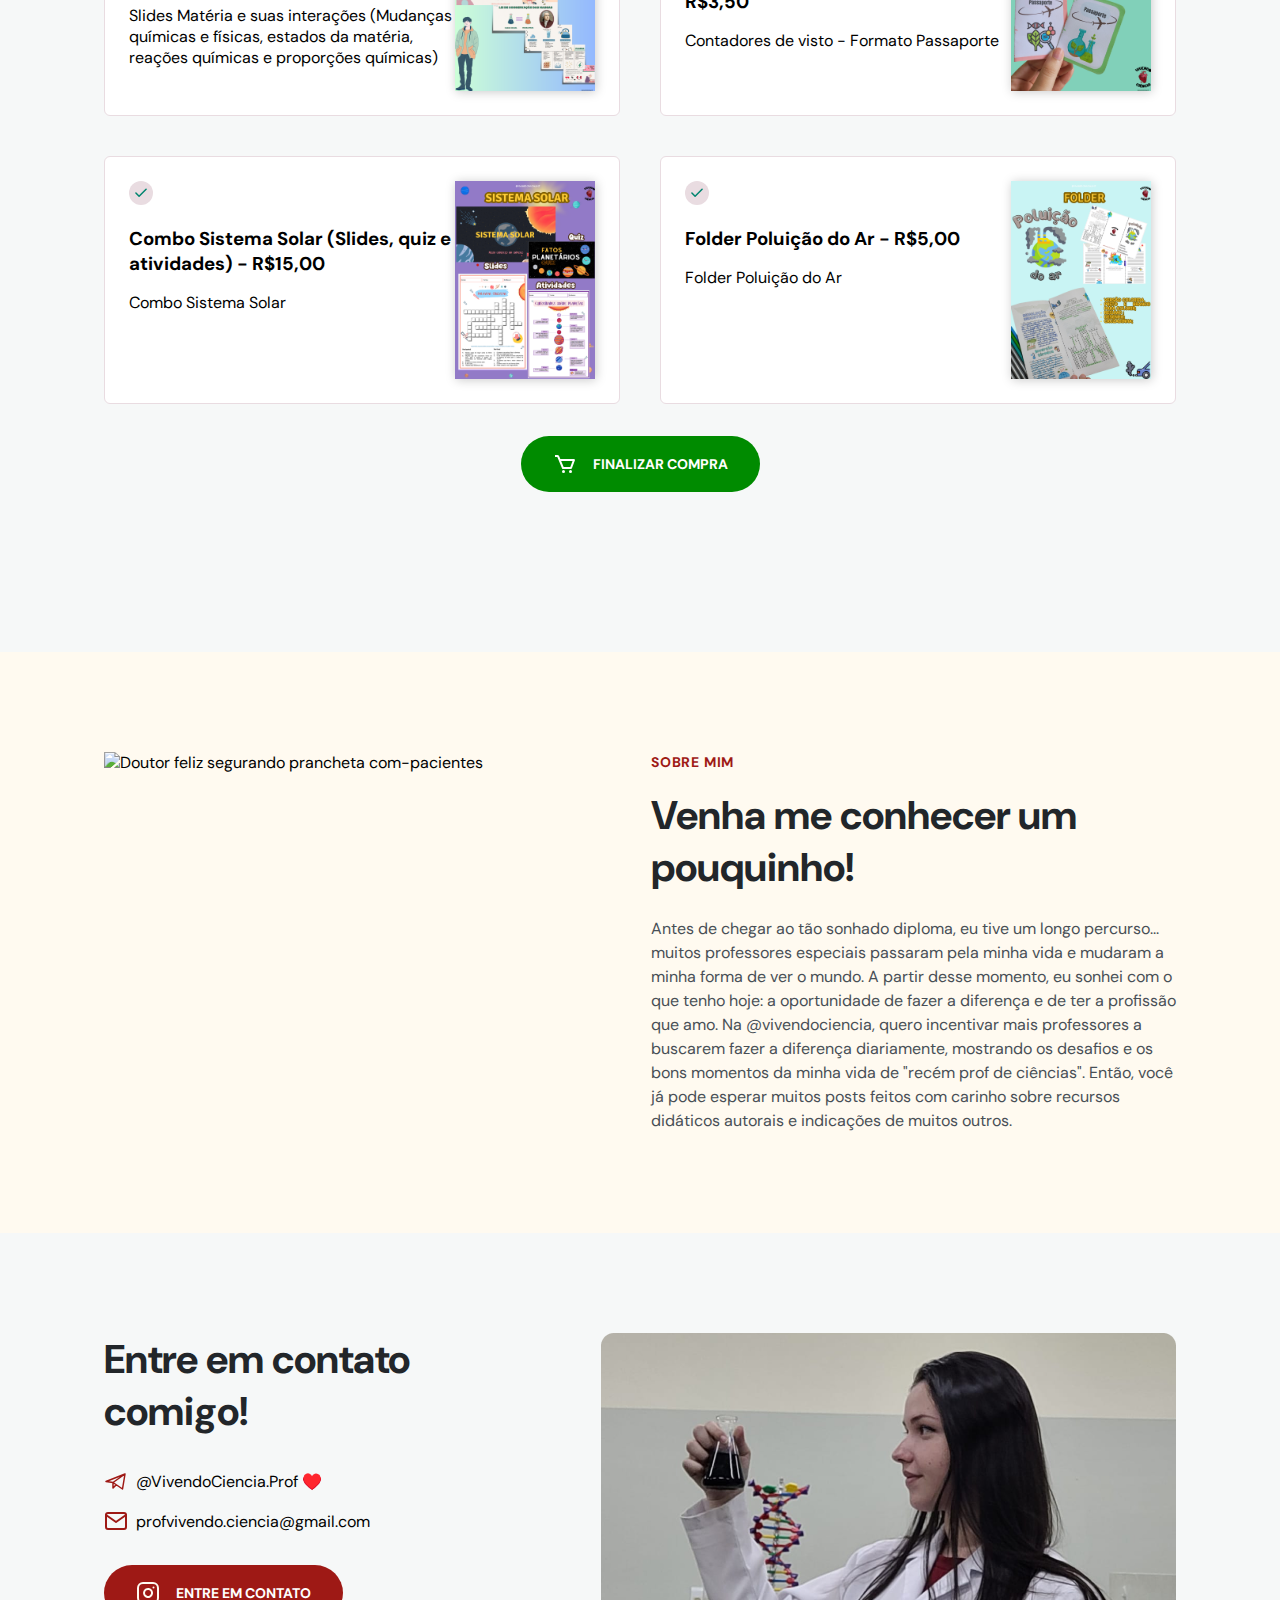
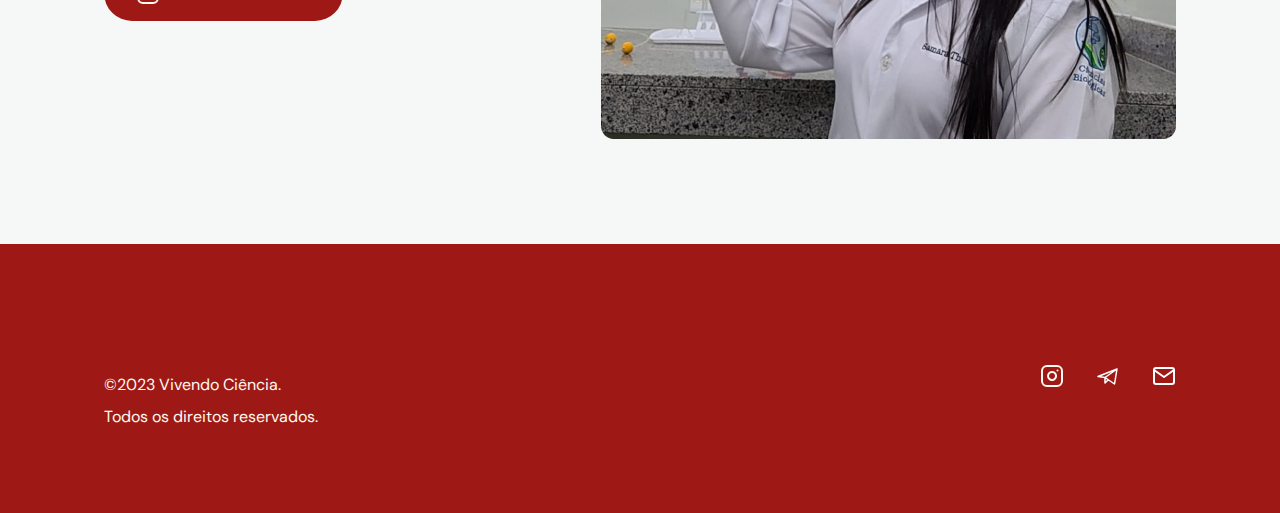
==== commit 2efd747f: "formulário - php" ====
--- a/index.html
+++ b/index.html
@@ -12,6 +12,10 @@
         <link
             href="https://fonts.googleapis.com/css2?family=DM+Sans:wght@400;700&display=swap"
             rel="stylesheet"
+        />
+        <link
+            rel="stylesheet"
+            href="https://cdnjs.cloudflare.com/ajax/libs/font-awesome/5.15.3/css/all.min.css"
         />
 
         <link
@@ -799,7 +803,11 @@
             <div class="modal-content">
                 <span class="close">&times;</span>
                 <h2>Finalize sua compra</h2>
-                <form>
+                <form
+                    method="post"
+                    action="enviar_formulario.php"
+                    enctype="multipart/form-data"
+                >
                     <div class="form-group">
                         <label for="nome">Nome Completo:</label>
                         <input type="text" id="nome" name="nome" required />
@@ -807,7 +815,7 @@
 
                     <div class="form-group">
                         <label for="email"
-                            >E-mail que deseja receber os materias:</label
+                            >E-mail que deseja receber os materiais:</label
                         >
                         <input type="email" id="email" name="email" required />
                     </div>
@@ -824,29 +832,35 @@
                         />
                     </div>
 
-                    <p class="texto-termos">
-                        Chave PIX: profvivendo.ciencia@gmail.com <br />*Caso
-                        encontre alguma dificuldade, entre em contato comigo no
-                        Instagram 🙂
+                    <p class="chave-pix">
+                        Chave PIX: <mark>profvivendo.ciencia@gmail.com</mark>
                     </p>
-                    <div class="form-group">
-                        <label for="comprovante"
+
+                    <div class="file-input-wrapper">
+                        <label class="texto-comprovante" for="comprovante"
                             >Comprovante de Pagamento (PIX):</label
                         >
+                        <label for="comprovante" class="file-input-label">
+                            <i class="fas fa-upload"></i> Escolher Arquivo
+                        </label>
                         <input
                             type="file"
                             id="comprovante"
                             name="comprovante"
                             required
                         />
+                        <span id="file-name"></span>
                     </div>
 
                     <p class="texto-termos">
-                        Os materiais presentes nessa lojinha foram produzidos
+                        *Caso encontre alguma dificuldade, entre em contato
+                        comigo no Instagram 🙂 <br /><br />
+                        *Os materiais presentes nessa lojinha foram produzidos
                         com muito amor e dedicação pela professora Samara Thainá
                         G. Pereira. Você está ciente de que não pode repassá-los
                         para terceiros?
                     </p>
+
                     <div class="form-group termos-de-uso">
                         <input
                             type="checkbox"
@@ -857,7 +871,7 @@
                         <label for="termos">Sim, estou ciente.</label>
                     </div>
 
-                    <input type="submit" value="Enviar" />
+                    <input type="submit" value="Comprar" class="enviar-dados" />
                 </form>
             </div>
         </div>
--- a/style.css
+++ b/style.css
@@ -522,9 +522,9 @@
         grid-area: B;
     }
 
-    section {
+    /* section {
         padding-block: 16rem;
-    }
+    } */
 
     section header h2 {
         font-size: 4rem;
@@ -803,7 +803,7 @@
 
 .modal-content {
     background-color: #fefefe;
-    margin: 7% auto;
+    margin: 9rem auto;
     padding: 20px;
     border-radius: 5px;
     box-shadow: 0 0 10px rgba(0, 0, 0, 0.3);
@@ -831,6 +831,11 @@
 }
 
 .texto-termos {
+    text-align: left;
+    font-size: 1.2rem;
+}
+
+.chave-pix {
     text-align: left;
 }
 
@@ -884,3 +889,89 @@
 .form-group input[type='submit']:hover {
     background-color: #45a049;
 }
+
+.enviar-dados {
+    background-color: rgb(0, 139, 0);
+    margin-inline: auto;
+    border: none;
+    border-radius: 3rem;
+
+    padding: 1.6rem 3.2rem;
+    width: fit-content;
+
+    color: #ffffff;
+    text-transform: uppercase;
+    font-size: 1.4rem;
+    font-weight: 700;
+
+    display: flex;
+    align-items: center;
+    justify-content: center;
+    gap: 1.6rem;
+
+    text-decoration: none;
+
+    transition: background 200ms;
+}
+
+.enviar-dados:hover {
+    cursor: pointer;
+    background-color: rgb(0, 105, 0);
+}
+
+/* ------------------------------------ */
+
+.file-input-label {
+    display: inline-block;
+    padding: 10px 15px;
+    border: 1px solid #ccc;
+    border-radius: 4px;
+    background-color: #f5f5f5;
+    cursor: pointer;
+    width: 100%;
+    margin-top: 1rem;
+}
+
+.file-input-wrapper {
+    display: flex;
+    flex-direction: column;
+    justify-content: left;
+}
+
+.file-input-label i {
+    margin-right: 5px;
+}
+
+.file-input-label::after {
+    content: 'Nenhum arquivo selecionado';
+    font-size: 14px;
+    margin-left: 10px;
+}
+
+.file-input-label:hover {
+    background-color: #e0e0e0;
+}
+
+#comprovante {
+    visibility: hidden;
+}
+
+.texto-comprovante {
+    text-align: left;
+    font-weight: bold;
+    margin-top: 0.5rem;
+}
+
+mark {
+    background-color: #fd9490;
+    border-radius: 1rem;
+    padding-inline: 0.5rem;
+}
+
+.file-input-label::after {
+    content: none;
+}
+
+#file-name {
+    margin-bottom: 1.5rem;
+}
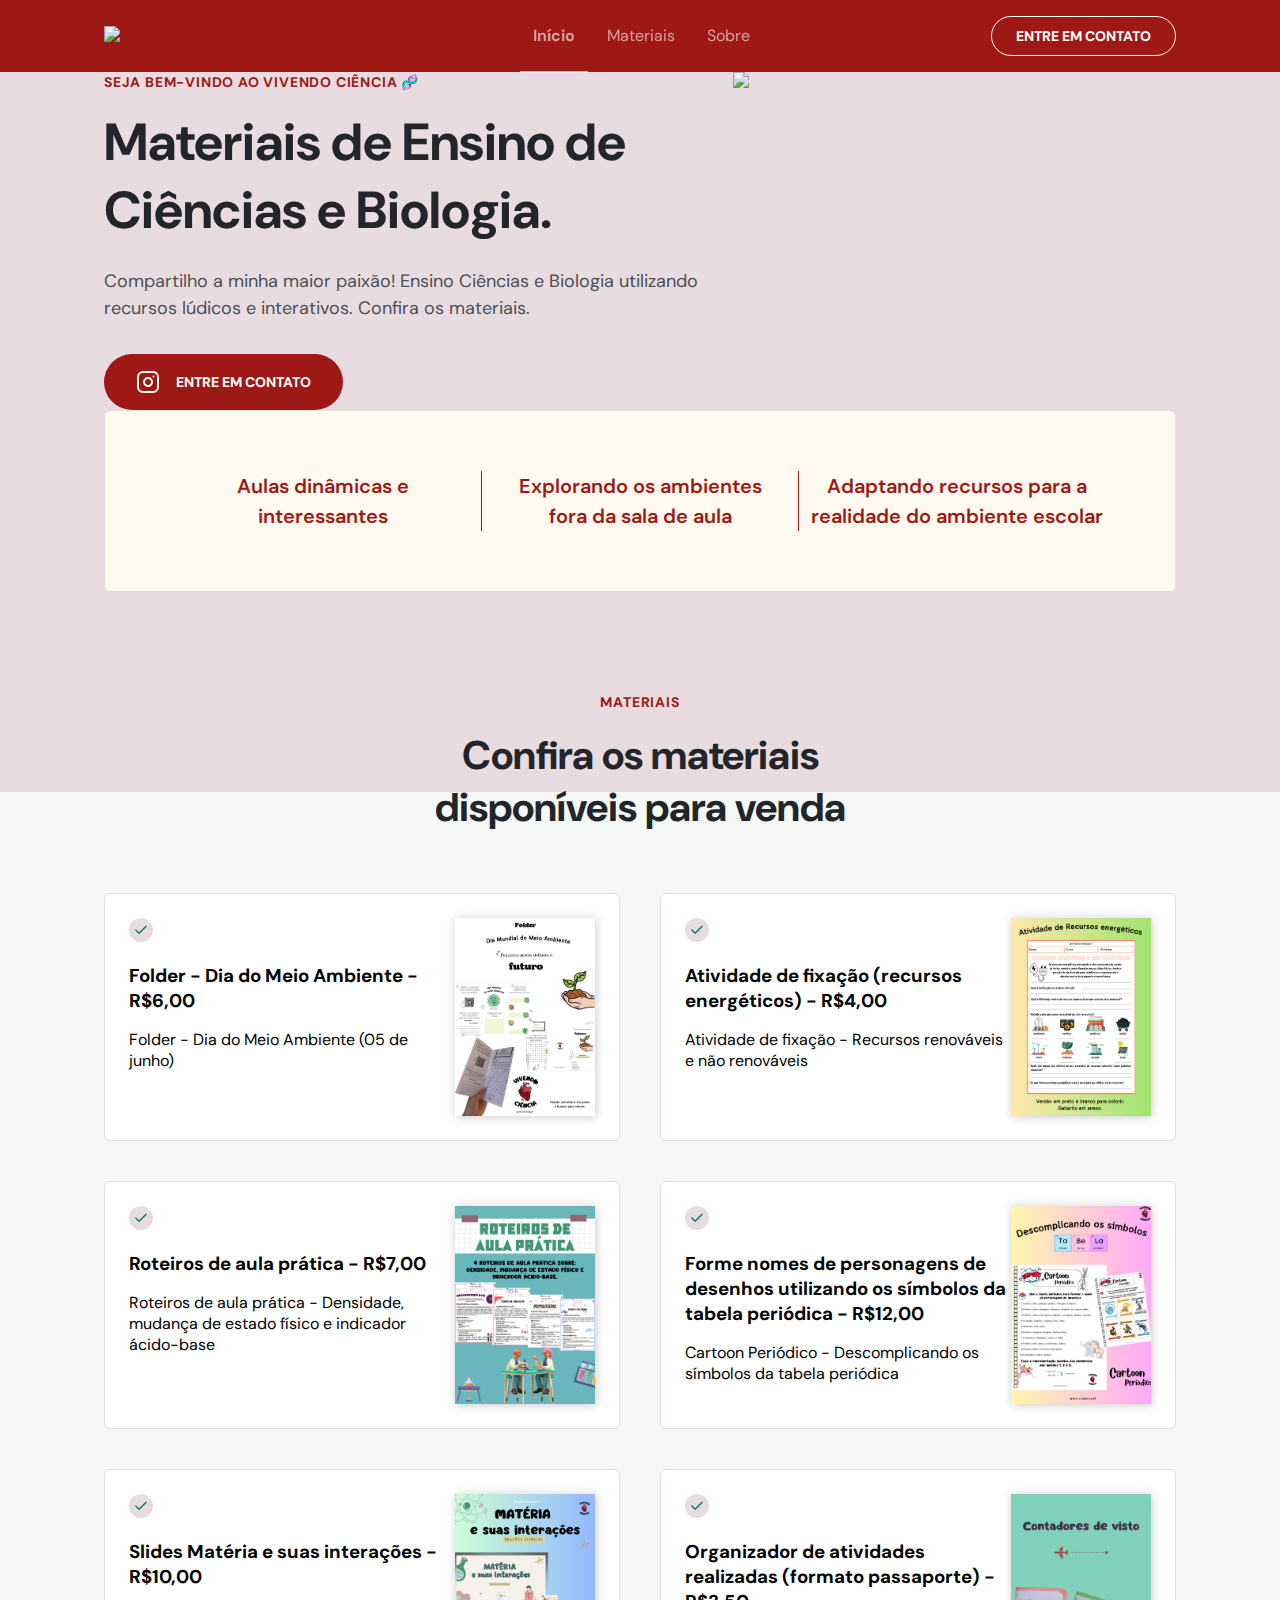
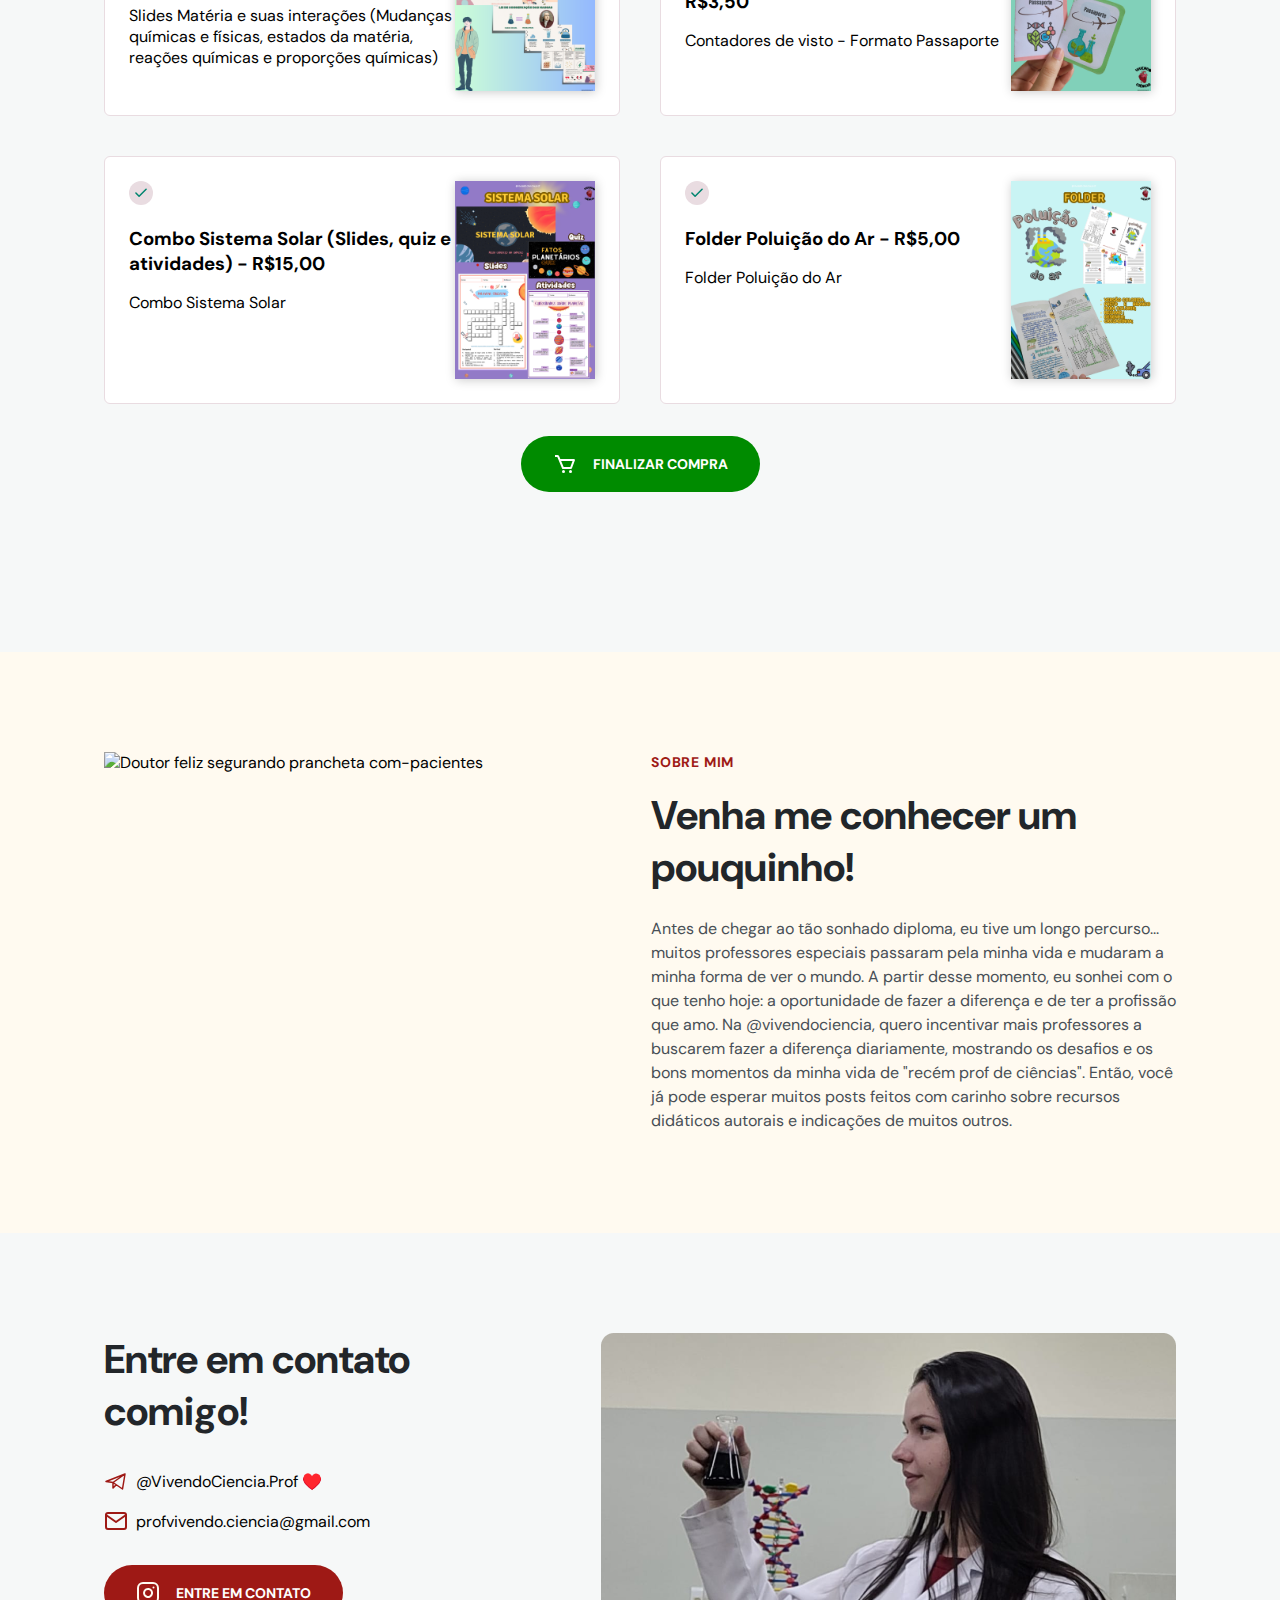
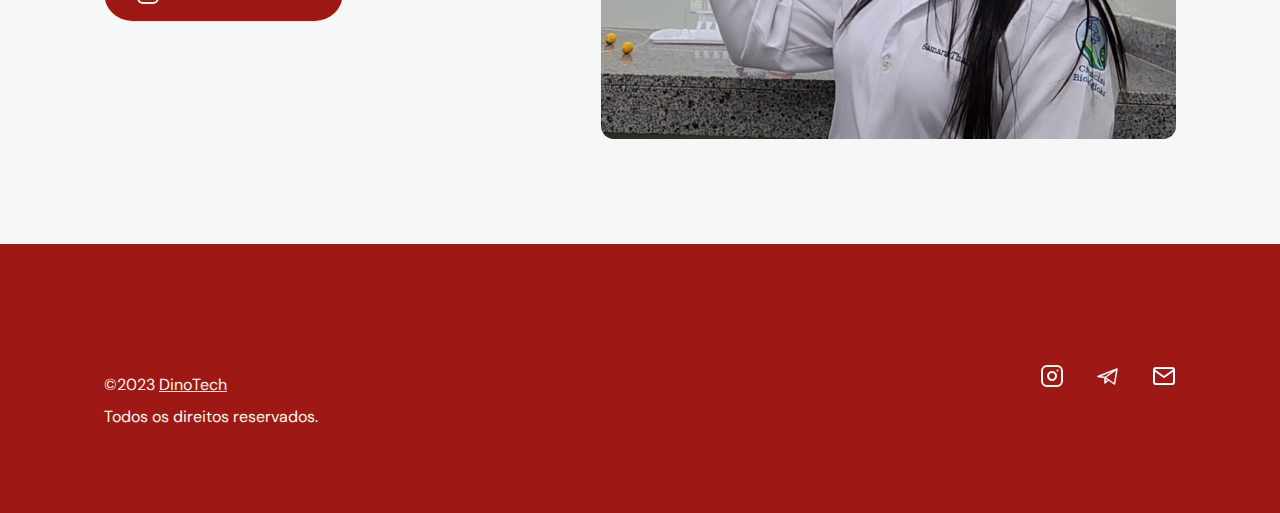
==== commit 107b8d14: "alterações rodapé" ====
--- a/index.html
+++ b/index.html
@@ -289,7 +289,7 @@
                 </header>
 
                 <div class="cards">
-                    <div class="card">
+                    <div class="card" id="card1">
                         <div class="text-card">
                             <svg
                                 width="24"
@@ -312,7 +312,7 @@
                         </div>
                         <img src="./atividades/2.png" alt="" />
                     </div>
-                    <div class="card">
+                    <div class="card" id="card2">
                         <div class="text-card">
                             <svg
                                 width="24"
@@ -341,7 +341,7 @@
                         </div>
                         <img src="./atividades/9.png" alt="" />
                     </div>
-                    <div class="card">
+                    <div class="card" id="card3">
                         <div class="text-card">
                             <svg
                                 width="24"
@@ -367,7 +367,7 @@
                         </div>
                         <img src="./atividades/10.png" alt="" />
                     </div>
-                    <div class="card">
+                    <div class="card" id="card4">
                         <div class="text-card">
                             <svg
                                 width="24"
@@ -397,7 +397,7 @@
                         </div>
                         <img src="./atividades/11.png" alt="" />
                     </div>
-                    <div class="card">
+                    <div class="card" id="card5">
                         <div class="text-card">
                             <svg
                                 width="24"
@@ -424,7 +424,7 @@
                         </div>
                         <img src="./atividades/13.png" alt="" />
                     </div>
-                    <div class="card">
+                    <div class="card" id="card6">
                         <div class="text-card">
                             <svg
                                 width="24"
@@ -450,7 +450,7 @@
                         </div>
                         <img src="./atividades/14.png" alt="" />
                     </div>
-                    <div class="card">
+                    <div class="card" id="card7">
                         <div class="text-card">
                             <svg
                                 width="24"
@@ -476,7 +476,7 @@
                         </div>
                         <img src="./atividades/15.png" alt="" />
                     </div>
-                    <div class="card">
+                    <div class="card" id="card8">
                         <div class="text-card">
                             <svg
                                 width="24"
@@ -671,7 +671,14 @@
                     </a>
 
                     <p>
-                        ©2023 Vivendo Ciência. <br />
+                        ©2023
+                        <a
+                            class="dinotech"
+                            href="https://segurancaidade.my.canva.site/dino-tech"
+                            target="blank"
+                            >DinoTech</a
+                        >
+                        <br />
                         Todos os direitos reservados.
                     </p>
                 </div>
--- a/style.css
+++ b/style.css
@@ -462,7 +462,8 @@
     fill: white;
 }
 
-footer p {
+footer p,
+.dinotech {
     color: var(--brand-beige);
     line-height: 2;
 
